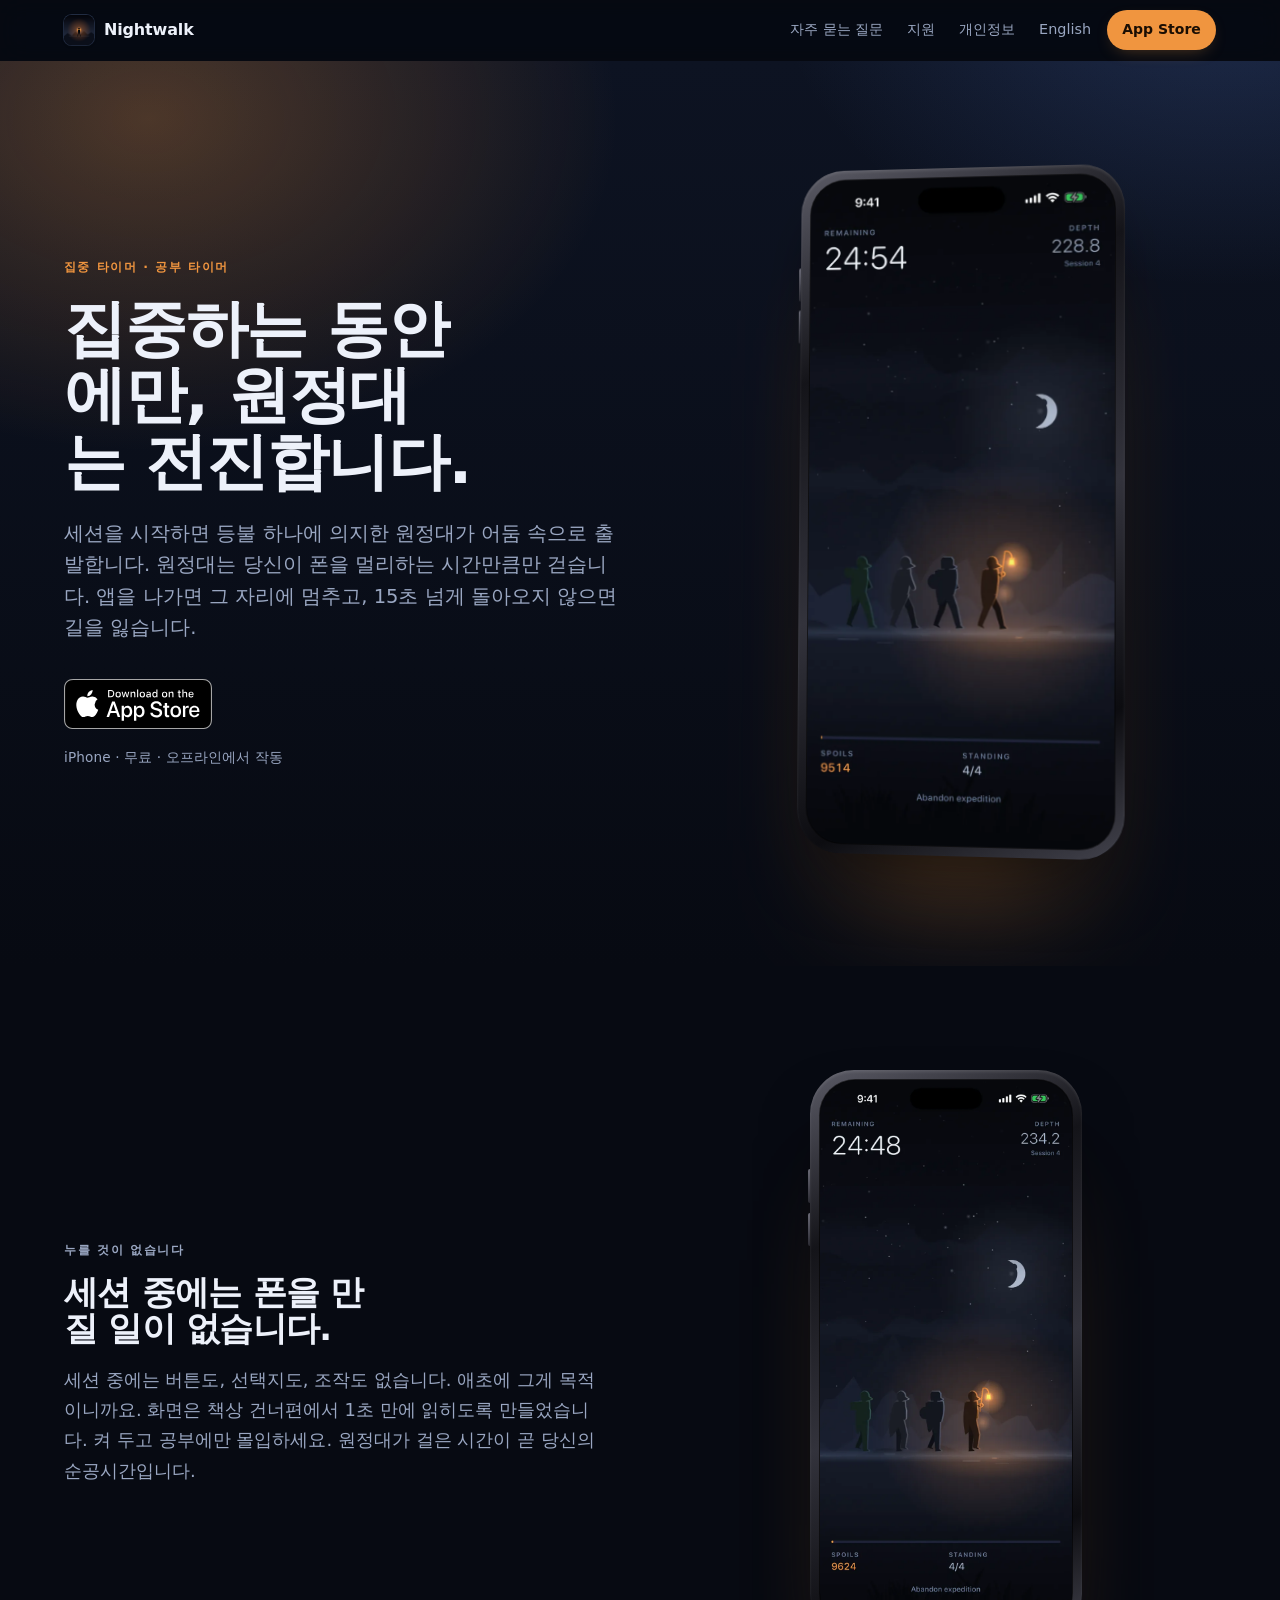
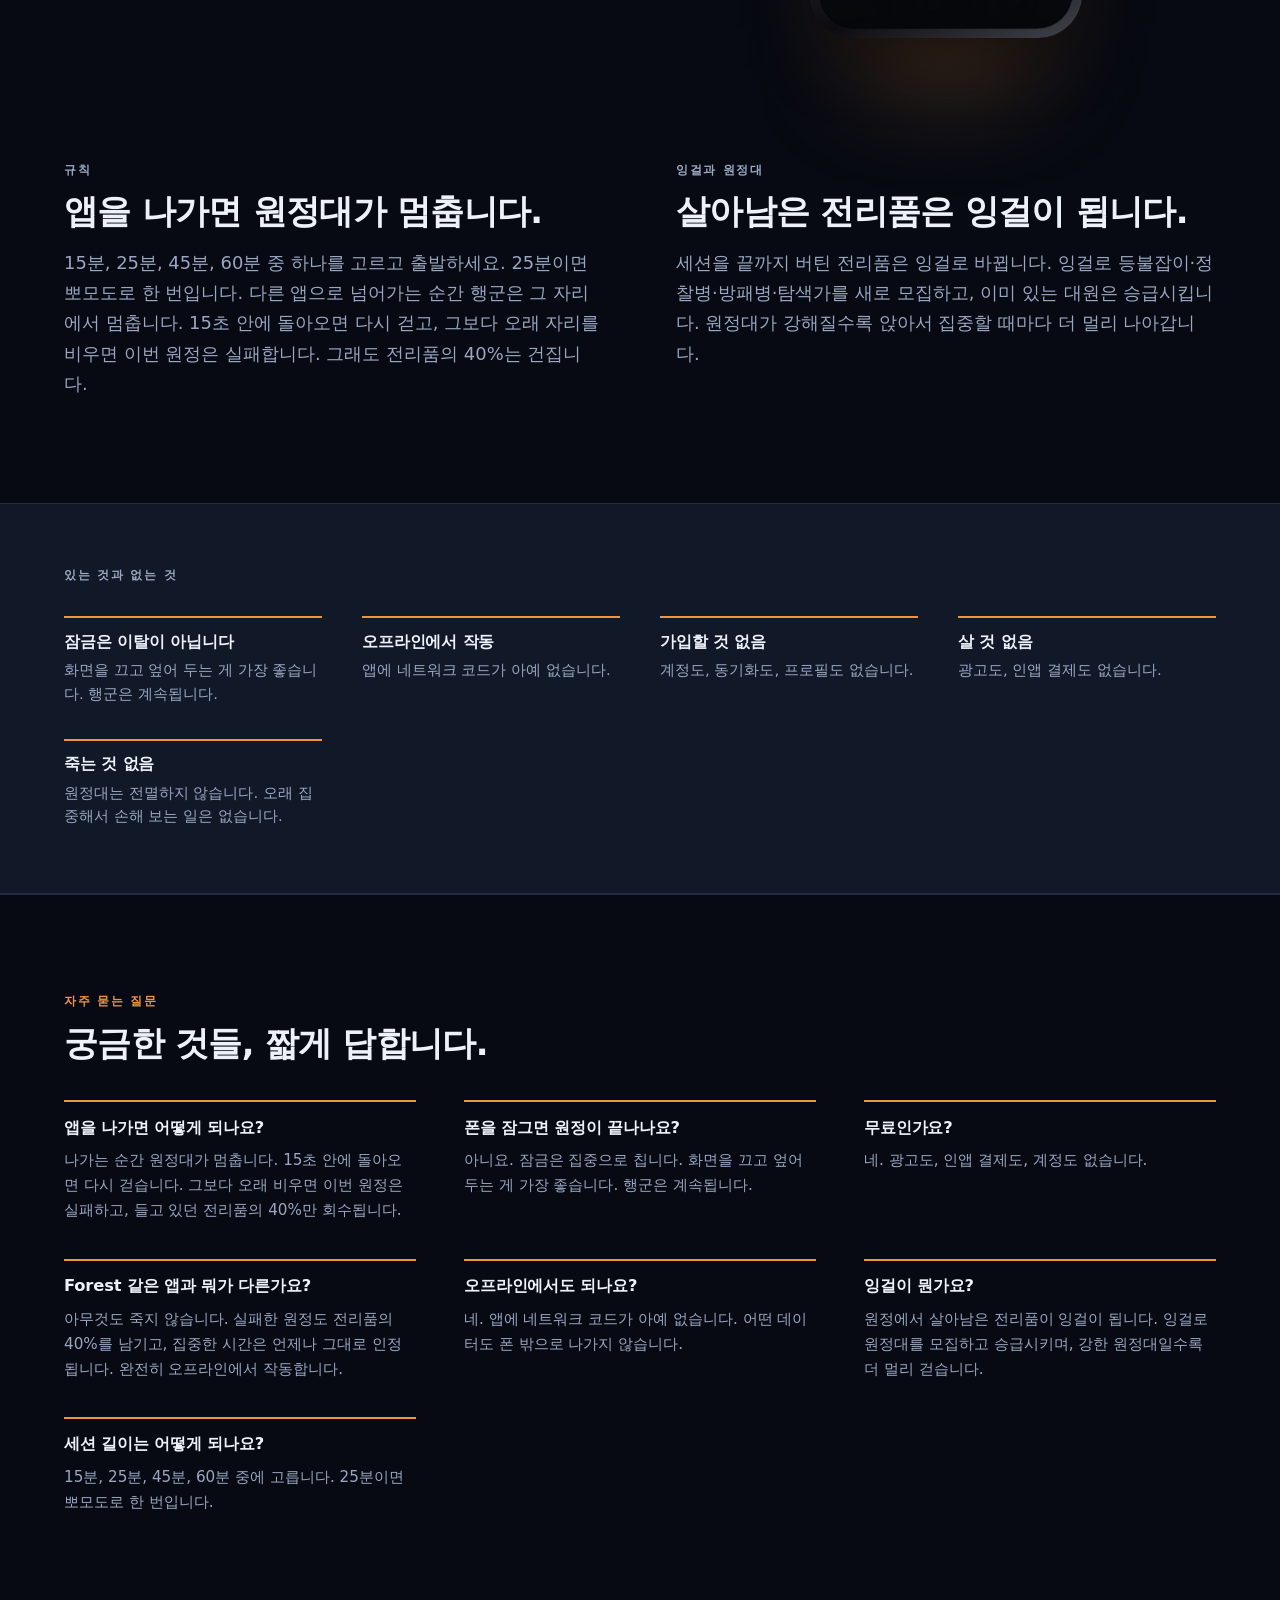
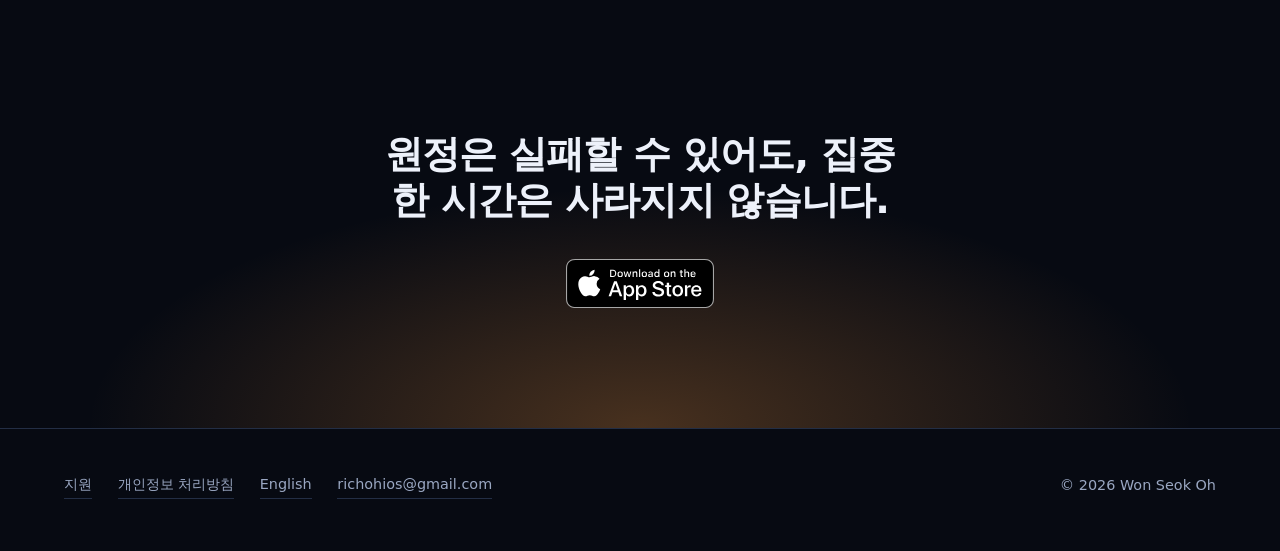
==== ko/index.html @ 7b8af7e6 "SEO pass: accurate 1.0 copy, Korean page, FAQ with schema, fixed meta The deployed page advertised t" ====
<!doctype html>
<html lang="ko">
<head>
<meta charset="utf-8">
<meta name="viewport" content="width=device-width,initial-scale=1,viewport-fit=cover">
<title>Nightwalk — 집중 타이머, 밤의 원정대</title>
<meta name="description" content="폰을 내려놓은 동안에만 원정대가 전진하는 집중 타이머. 공부 타이머로 순공시간을 지키세요. 무료, 오프라인.">
<link rel="canonical" href="https://richoh86.github.io/nightwalk-site/ko/">
<link rel="alternate" hreflang="en" href="https://richoh86.github.io/nightwalk-site/">
<link rel="alternate" hreflang="ko" href="https://richoh86.github.io/nightwalk-site/ko/">
<link rel="alternate" hreflang="x-default" href="https://richoh86.github.io/nightwalk-site/">
<meta name="theme-color" content="#070A12">
<meta name="apple-itunes-app" content="app-id=6801521235">
<meta property="og:type" content="website">
<meta property="og:locale" content="ko_KR">
<meta property="og:locale:alternate" content="en_US">
<meta property="og:site_name" content="Nightwalk">
<meta property="og:title" content="Nightwalk — 집중 타이머, 밤의 원정대">
<meta property="og:description" content="폰을 내려놓은 동안에만 원정대가 전진하는 집중 타이머. 공부 타이머로 순공시간을 지키세요. 무료, 오프라인.">
<meta property="og:url" content="https://richoh86.github.io/nightwalk-site/ko/">
<meta property="og:image" content="https://richoh86.github.io/nightwalk-site/assets/img/og.jpg">
<meta property="og:image:width" content="1200">
<meta property="og:image:height" content="630">
<meta name="twitter:card" content="summary_large_image">
<meta name="twitter:title" content="Nightwalk — 집중 타이머, 밤의 원정대">
<meta name="twitter:description" content="폰을 내려놓은 동안에만 원정대가 전진하는 집중 타이머. 공부 타이머로 순공시간을 지키세요. 무료, 오프라인.">
<meta name="twitter:image" content="https://richoh86.github.io/nightwalk-site/assets/img/og.jpg">
<link rel="icon" type="image/png" sizes="32x32" href="../assets/img/favicon-32.png">
<link rel="icon" type="image/png" sizes="512x512" href="../assets/img/icon-512.png">
<link rel="apple-touch-icon" href="../assets/img/apple-touch-icon.png">
<style>
  :root{
    color-scheme:dark;
    --sans:system-ui,-apple-system,'SF Pro Text',"Segoe UI",Roboto,'Helvetica Neue',Arial,sans-serif;
    --bg:#070A12;--bg2:#0D1322;--surface:#111827;--surface2:#161F33;
    --line:#232E45;--text:#EDF1FA;--dim:#9AA7C2;
    --accent:#F0953F;--accent-2:#7FA8E8;--on-accent:#1A0E03;
    --glow:rgba(240,149,63,.40);--halo1:rgba(240,149,63,.28);--halo2:rgba(90,130,220,.24);
    --bar:color-mix(in srgb,#070A12 82%,transparent);
  }

*,*::before,*::after{box-sizing:border-box}
html{-webkit-text-size-adjust:100%;scroll-behavior:smooth}
@media (prefers-reduced-motion:reduce){html{scroll-behavior:auto}}
body{margin:0;background:var(--bg);color:var(--text);
  font:400 clamp(1rem,.96rem + .2vw,1.125rem)/1.65 var(--sans);
  -webkit-font-smoothing:antialiased;text-rendering:optimizeLegibility;
  overflow-x:hidden}
img{max-width:100%;display:block}
a{color:inherit}
h1,h2,h3{margin:0;font-weight:700;letter-spacing:-.02em;line-height:1.08;
  text-wrap:balance}
p{margin:0}
::selection{background:var(--accent);color:var(--on-accent)}
:focus-visible{outline:2px solid var(--accent);outline-offset:3px;border-radius:.3rem}

.wrap{width:min(100% - 2.5rem,72rem);margin-inline:auto}
@media (min-width:52rem){.wrap{width:min(100% - 5rem,72rem)}}

/* ---------------------------------------------------------------- header */
.bar{position:sticky;top:0;z-index:50;background:var(--bar);
  border-bottom:1px solid transparent;
  backdrop-filter:saturate(1.6) blur(14px);-webkit-backdrop-filter:saturate(1.6) blur(14px);
  transition:border-color .25s ease,background .25s ease}
.bar.is-stuck{border-bottom-color:var(--line)}
.bar .wrap{display:flex;align-items:center;gap:1rem;min-height:3.75rem}
.brand{display:flex;align-items:center;gap:.65rem;text-decoration:none;
  font-weight:650;letter-spacing:-.01em;font-size:1rem;margin-right:auto}
.brand img{width:1.85rem;height:1.85rem;border-radius:.48rem;
  box-shadow:0 1px 3px rgba(0,0,0,.28),0 0 0 1px var(--line)}
.bar nav{display:none;gap:1.5rem;font-size:.9rem;color:var(--dim)}
.bar nav a{text-decoration:none}
.bar nav a:hover{color:var(--text)}
@media (min-width:46rem){.bar nav{display:flex}}

.pill{display:inline-flex;align-items:center;gap:.4rem;flex:none;
  padding:.5rem .95rem;border-radius:999px;font-size:.875rem;font-weight:600;
  text-decoration:none;background:var(--accent);color:var(--on-accent);
  box-shadow:0 6px 18px -8px var(--glow);transition:transform .18s ease,filter .18s ease}
.pill:hover{transform:translateY(-1px);filter:brightness(1.06)}
.pill.ghost{background:transparent;color:var(--dim);border:1px solid var(--line);
  box-shadow:none;font-weight:500;cursor:default}

/* -------------------------------------------------------------- app badge */
.badge{display:inline-block;transition:transform .18s ease,opacity .18s ease}
.badge:hover{transform:translateY(-2px)}
.badge img{height:3.1rem;width:auto}
.soon{display:inline-flex;align-items:center;gap:.6rem;padding:.85rem 1.3rem;
  border:1px solid var(--line);border-radius:.85rem;background:var(--surface);
  font-size:.95rem;font-weight:600;letter-spacing:-.01em}
.soon::before{content:"";width:.5rem;height:.5rem;border-radius:50%;
  background:var(--accent);box-shadow:0 0 0 4px var(--glow)}

/* ------------------------------------------------------------------- hero */
.hero{position:relative;isolation:isolate;overflow:hidden;
  padding-block:clamp(3rem,2rem + 6vw,6.5rem) clamp(3.5rem,2rem + 7vw,7rem);
  background:linear-gradient(180deg,var(--bg2) 0%,var(--bg) 100%)}
.hero::before{content:"";position:absolute;inset:-20% -10% 0;z-index:-1;
  background:radial-gradient(45% 45% at 18% 22%,var(--halo1),transparent 68%),
             radial-gradient(42% 42% at 88% 8%,var(--halo2),transparent 70%);
  pointer-events:none}
.hero .wrap{display:grid;gap:clamp(2.5rem,1rem + 6vw,4.5rem);align-items:center}
@media (min-width:60rem){.hero .wrap{grid-template-columns:1.05fr .95fr}}
.kicker{display:inline-block;font-size:.78rem;font-weight:700;letter-spacing:.12em;
  text-transform:uppercase;color:var(--accent);margin-bottom:1.1rem}
.hero h1{font-size:clamp(2.1rem,1.3rem + 3.6vw,3.85rem);max-width:19ch}
.hero .lede{margin-top:1.4rem;max-width:56ch;font-size:clamp(1.03rem,.98rem + .34vw,1.22rem);
  color:var(--dim);line-height:1.62}
.cta-row{margin-top:2.2rem;display:flex;flex-wrap:wrap;align-items:center;gap:1rem 1.25rem}
.meta{margin-top:1.1rem;font-size:.85rem;color:var(--dim);letter-spacing:.01em}

/* ----------------------------------------------------------- device frame */
.device{position:relative;width:min(100%,20.5rem);margin-inline:auto;
  padding:.62rem;border-radius:2.75rem;
  background:linear-gradient(155deg,#5b5b66 0%,#141419 26%,#33333c 55%,#0c0c10 82%,#43434d 100%);
  box-shadow:0 2px 3px rgba(255,255,255,.10) inset,
             0 34px 70px -26px rgba(0,0,0,.72),
             0 90px 120px -60px var(--glow)}
.device::before,.device::after{content:"";position:absolute;left:-.13rem;width:.13rem;
  border-radius:.2rem 0 0 .2rem;background:linear-gradient(180deg,#6a6a76,#2a2a32)}
.device::before{top:6.2rem;height:2.1rem}
.device::after{top:8.9rem;height:2.1rem}
.device .screen{position:relative;border-radius:2.2rem;overflow:hidden;
  background:#000;box-shadow:0 0 0 1px rgba(0,0,0,.6)}
.device img{width:100%;height:auto}
.hero .device{transform:perspective(1600px) rotateY(-7deg) rotateX(2deg);
  transform-style:preserve-3d}
@media (max-width:60rem){.hero .device{transform:none;width:min(100%,17.5rem)}}

/* --------------------------------------------------------------- features */
.features{padding-block:clamp(3.5rem,2rem + 6vw,6.5rem);display:grid;
  gap:clamp(3.5rem,1.5rem + 7vw,6.5rem)}
.feature{display:grid;gap:clamp(2rem,1rem + 5vw,4.5rem);align-items:center}
@media (min-width:58rem){
  .feature{grid-template-columns:1fr 1fr}
  .feature:nth-child(even) .feature-art{order:-1}
}
.feature-art .device{width:min(100%,17rem)}
.eyebrow{font-size:.76rem;font-weight:700;letter-spacing:.13em;text-transform:uppercase;
  color:var(--accent);margin-bottom:.9rem}
.feature h2{font-size:clamp(1.45rem,1.12rem + 1.4vw,2.1rem);max-width:22ch}
.feature p{margin-top:1.1rem;max-width:52ch;color:var(--dim);line-height:1.68}
.feature.duo{align-items:start}

/* -------------------------------------------------------------------- faq */
.faq{border-top:1px solid var(--line);padding-block:clamp(3.5rem,2rem + 5vw,6rem)}
.faq h2{font-size:clamp(1.45rem,1.12rem + 1.4vw,2.1rem);max-width:22ch}
.faq dl{margin:2.4rem 0 0;display:grid;gap:2.2rem 3rem;
  grid-template-columns:repeat(auto-fit,minmax(min(100%,19rem),1fr))}
.faq dt{font-size:1.02rem;font-weight:650;letter-spacing:-.01em;line-height:1.35;
  padding-top:.9rem;border-top:2px solid var(--accent)}
.faq dd{margin:.6rem 0 0;font-size:.95rem;color:var(--dim);line-height:1.65;max-width:46ch}

/* ------------------------------------------------------------------ trust */
.trust{border-block:1px solid var(--line);background:var(--surface);
  padding-block:clamp(2.5rem,1.5rem + 4vw,4rem)}
.trust h2{font-size:.78rem;letter-spacing:.13em;text-transform:uppercase;
  color:var(--dim);font-weight:700;margin-bottom:2.2rem}
.trust-grid{display:grid;gap:2rem 2.5rem;
  grid-template-columns:repeat(auto-fit,minmax(14rem,1fr))}
.trust-grid h3{font-size:1.02rem;letter-spacing:-.01em;
  padding-top:.9rem;border-top:2px solid var(--accent)}
.trust-grid p{margin-top:.55rem;font-size:.93rem;color:var(--dim);line-height:1.6;max-width:34ch}

/* -------------------------------------------------------------------- cta */
.closer{position:relative;isolation:isolate;text-align:center;
  padding-block:clamp(4rem,2.5rem + 7vw,7.5rem);overflow:hidden}
.closer::before{content:"";position:absolute;inset:0;z-index:-1;
  background:radial-gradient(60% 80% at 50% 100%,var(--halo1),transparent 72%)}
.closer p.line{font-size:clamp(1.45rem,1.1rem + 1.9vw,2.4rem);font-weight:700;
  letter-spacing:-.02em;line-height:1.18;max-width:22ch;margin-inline:auto;
  text-wrap:balance}
.closer .cta-row{justify-content:center;margin-top:2.3rem}

/* ----------------------------------------------------------------- footer */
footer{border-top:1px solid var(--line);background:var(--bg);
  padding-block:2.75rem 3.25rem;font-size:.9rem;color:var(--dim)}
footer .wrap{display:flex;flex-wrap:wrap;gap:.85rem 1.6rem;align-items:center}
footer a{text-decoration:none;border-bottom:1px solid var(--line);padding-bottom:1px}
footer a:hover{color:var(--text);border-bottom-color:var(--accent)}
footer .copy{margin-left:auto}
@media (max-width:44rem){footer .copy{margin-left:0;width:100%}}

/* ------------------------------------------------------------------ prose */
.doc{padding-block:clamp(2.75rem,2rem + 4vw,5rem) clamp(3rem,2rem + 5vw,6rem)}
.doc .wrap{width:min(100% - 2.5rem,46rem)}
.doc h1{font-size:clamp(2rem,1.5rem + 2vw,2.9rem)}
.doc .sub{margin-top:.7rem;color:var(--dim);font-size:1rem}
.prose{margin-top:2.75rem;max-width:65ch}
.prose h2{font-size:1.22rem;margin:2.9rem 0 .85rem;letter-spacing:-.015em}
.prose h3{font-size:1.03rem;margin:2rem 0 .5rem;letter-spacing:-.01em}
.prose p{margin:0 0 1.05rem;color:var(--dim);line-height:1.72}
.prose strong{color:var(--text);font-weight:650}
.prose em{color:var(--text);font-style:italic}
.prose a{color:var(--accent);text-decoration:none;border-bottom:1px solid var(--glow)}
.prose a:hover{border-bottom-color:var(--accent)}
.prose ul{margin:0 0 1.2rem;padding-left:1.15rem;color:var(--dim)}
.prose li{margin:.4rem 0;line-height:1.68}
.prose li::marker{color:var(--accent)}
.prose dl{margin:0}
.prose dt{font-weight:650;color:var(--text);margin:2rem 0 .5rem;letter-spacing:-.01em}
.prose dd{margin:0 0 1.05rem;color:var(--dim);line-height:1.72}
.prose code{font:.88em/1.4 ui-monospace,SFMono-Regular,Menlo,monospace;
  background:var(--surface2);border:1px solid var(--line);border-radius:.35rem;
  padding:.1em .4em;color:var(--text)}
.prose hr{margin:3.25rem 0;border:0;border-top:1px solid var(--line)}
.card,.lede-box{background:var(--surface);border:1px solid var(--line);
  border-left:3px solid var(--accent);border-radius:.7rem;
  padding:1.15rem 1.35rem;margin:0 0 1.6rem}
.card p,.lede-box p{margin:0 0 .8rem}
.card p:last-child,.lede-box p:last-child{margin:0}
.doc-links{margin-top:3.5rem;padding-top:1.5rem;border-top:1px solid var(--line);
  font-size:.92rem;color:var(--dim);display:flex;flex-wrap:wrap;gap:.6rem 1.3rem}
.doc-links a{text-decoration:none;border-bottom:1px solid var(--line)}
.doc-links a:hover{color:var(--text);border-bottom-color:var(--accent)}

/* ----------------------------------------------------------------- reveal */
.js .reveal{opacity:0;transform:translateY(18px);
  transition:opacity .7s cubic-bezier(.22,.7,.3,1),transform .7s cubic-bezier(.22,.7,.3,1)}
.js .reveal.in{opacity:1;transform:none}
@media (prefers-reduced-motion:reduce){
  .js .reveal{opacity:1;transform:none;transition:none}
  .badge:hover,.pill:hover{transform:none}
}
</style>
<script type="application/ld+json">
{
  "@context": "https://schema.org",
  "@graph": [
    {
      "@type": "MobileApplication",
      "name": "Nightwalk: Focus Expedition",
      "operatingSystem": "iOS",
      "applicationCategory": "ProductivityApplication",
      "inLanguage": "ko",
      "description": "폰을 내려놓은 동안에만 원정대가 전진하는 집중 타이머. 공부 타이머로 순공시간을 지키세요. 무료, 오프라인.",
      "url": "https://apps.apple.com/app/id6801521235",
      "downloadUrl": "https://apps.apple.com/app/id6801521235",
      "image": "https://richoh86.github.io/nightwalk-site/assets/img/icon-512.png",
      "author": {
        "@type": "Person",
        "name": "Won Seok Oh"
      },
      "offers": {
        "@type": "Offer",
        "price": "0",
        "priceCurrency": "USD"
      }
    },
    {
      "@type": "FAQPage",
      "inLanguage": "ko",
      "url": "https://richoh86.github.io/nightwalk-site/ko/",
      "mainEntity": [
        {
          "@type": "Question",
          "name": "앱을 나가면 어떻게 되나요?",
          "acceptedAnswer": {
            "@type": "Answer",
            "text": "나가는 순간 원정대가 멈춥니다. 15초 안에 돌아오면 다시 걷습니다. 그보다 오래 비우면 이번 원정은 실패하고, 들고 있던 전리품의 40%만 회수됩니다."
          }
        },
        {
          "@type": "Question",
          "name": "폰을 잠그면 원정이 끝나나요?",
          "acceptedAnswer": {
            "@type": "Answer",
            "text": "아니요. 잠금은 집중으로 칩니다. 화면을 끄고 엎어 두는 게 가장 좋습니다. 행군은 계속됩니다."
          }
        },
        {
          "@type": "Question",
          "name": "무료인가요?",
          "acceptedAnswer": {
            "@type": "Answer",
            "text": "네. 광고도, 인앱 결제도, 계정도 없습니다."
          }
        },
        {
          "@type": "Question",
          "name": "Forest 같은 앱과 뭐가 다른가요?",
          "acceptedAnswer": {
            "@type": "Answer",
            "text": "아무것도 죽지 않습니다. 실패한 원정도 전리품의 40%를 남기고, 집중한 시간은 언제나 그대로 인정됩니다. 완전히 오프라인에서 작동합니다."
          }
        },
        {
          "@type": "Question",
          "name": "오프라인에서도 되나요?",
          "acceptedAnswer": {
            "@type": "Answer",
            "text": "네. 앱에 네트워크 코드가 아예 없습니다. 어떤 데이터도 폰 밖으로 나가지 않습니다."
          }
        },
        {
          "@type": "Question",
          "name": "잉걸이 뭔가요?",
          "acceptedAnswer": {
            "@type": "Answer",
            "text": "원정에서 살아남은 전리품이 잉걸이 됩니다. 잉걸로 원정대를 모집하고 승급시키며, 강한 원정대일수록 더 멀리 걷습니다."
          }
        },
        {
          "@type": "Question",
          "name": "세션 길이는 어떻게 되나요?",
          "acceptedAnswer": {
            "@type": "Answer",
            "text": "15분, 25분, 45분, 60분 중에 고릅니다. 25분이면 뽀모도로 한 번입니다."
          }
        }
      ]
    }
  ]
}
</script>
</head>
<body>

<header class="bar">
  <div class="wrap">
    <a class="brand" href="./"><img src="../assets/img/icon-512.png" width="512" height="512" alt="">Nightwalk</a>
    <nav><a href="#faq">자주 묻는 질문</a><a href="../support.html">지원</a><a href="../privacy.html">개인정보</a><a href="../" hreflang="en" lang="en">English</a></nav>
    <a class="pill" href="https://apps.apple.com/app/id6801521235">App&nbsp;Store</a>
  </div>
</header>

<main>
<section class="hero">
  <div class="wrap">
    <div>
      <p class="kicker">집중 타이머 · 공부 타이머</p>
      <h1>집중하는 동안에만, 원정대는 전진합니다.</h1>
      <p class="lede">세션을 시작하면 등불 하나에 의지한 원정대가 어둠 속으로 출발합니다. 원정대는 당신이 폰을 멀리하는 시간만큼만 걷습니다. 앱을 나가면 그 자리에 멈추고, 15초 넘게 돌아오지 않으면 길을 잃습니다.</p>
      <div class="cta-row"><a class="badge" href="https://apps.apple.com/app/id6801521235"><img src="../assets/img/app-store-badge.svg" width="160" height="53" alt="App Store에서 다운로드"></a></div>
      <p class="meta">iPhone · 무료 · 오프라인에서 작동</p>
    </div>
    <div class="hero-art">
      <div class="device">
        <div class="screen">
          <picture>
            <source srcset="../assets/img/shot-2-2-march.webp" type="image/webp">
            <img src="../assets/img/shot-2-2-march.jpg" width="760" height="1651" fetchpriority="high" decoding="async" alt="세션 중인 Nightwalk 화면: 달빛 아래 골짜기를 걷는 4인 원정대, 남은 시간 24분.">
          </picture>
        </div>
      </div>
    </div>
  </div>
</section>

<div class="wrap">
  <div class="features">
    <section class="feature reveal">
      <div class="feature-copy">
        <p class="eyebrow">누를 것이 없습니다</p>
        <h2>세션 중에는 폰을 만질 일이 없습니다.</h2>
        <p>세션 중에는 버튼도, 선택지도, 조작도 없습니다. 애초에 그게 목적이니까요. 화면은 책상 건너편에서 1초 만에 읽히도록 만들었습니다. 켜 두고 공부에만 몰입하세요. 원정대가 걸은 시간이 곧 당신의 순공시간입니다.</p>
      </div>
      <div class="feature-art">
        <div class="device">
        <div class="screen">
          <picture>
            <source srcset="../assets/img/shot-3-3-spoils.webp" type="image/webp">
            <img src="../assets/img/shot-3-3-spoils.jpg" width="760" height="1651" loading="lazy" decoding="async" alt="세션 중인 행군 화면: 남은 시간 24:48, 모은 전리품 9,624, 남은 인원 4/4.">
          </picture>
        </div>
      </div>
      </div>
    </section>
    <section class="feature duo reveal">
      <div class="feature-copy">
        <p class="eyebrow">규칙</p>
        <h2>앱을 나가면 원정대가 멈춥니다.</h2>
        <p>15분, 25분, 45분, 60분 중 하나를 고르고 출발하세요. 25분이면 뽀모도로 한 번입니다. 다른 앱으로 넘어가는 순간 행군은 그 자리에서 멈춥니다. 15초 안에 돌아오면 다시 걷고, 그보다 오래 자리를 비우면 이번 원정은 실패합니다. 그래도 전리품의 40%는 건집니다.</p>
      </div>
      <div class="feature-copy">
        <p class="eyebrow">잉걸과 원정대</p>
        <h2>살아남은 전리품은 잉걸이 됩니다.</h2>
        <p>세션을 끝까지 버틴 전리품은 잉걸로 바뀝니다. 잉걸로 등불잡이·정찰병·방패병·탐색가를 새로 모집하고, 이미 있는 대원은 승급시킵니다. 원정대가 강해질수록 앉아서 집중할 때마다 더 멀리 나아갑니다.</p>
      </div>
    </section>
  </div>
</div>

<section class="trust">
  <div class="wrap">
    <h2>있는 것과 없는 것</h2>
    <div class="trust-grid">
      <div class="reveal"><h3>잠금은 이탈이 아닙니다</h3><p>화면을 끄고 엎어 두는 게 가장 좋습니다. 행군은 계속됩니다.</p></div>
      <div class="reveal"><h3>오프라인에서 작동</h3><p>앱에 네트워크 코드가 아예 없습니다.</p></div>
      <div class="reveal"><h3>가입할 것 없음</h3><p>계정도, 동기화도, 프로필도 없습니다.</p></div>
      <div class="reveal"><h3>살 것 없음</h3><p>광고도, 인앱 결제도 없습니다.</p></div>
      <div class="reveal"><h3>죽는 것 없음</h3><p>원정대는 전멸하지 않습니다. 오래 집중해서 손해 보는 일은 없습니다.</p></div>
    </div>
  </div>
</section>

<section class="faq" id="faq">
  <div class="wrap">
    <p class="eyebrow">자주 묻는 질문</p>
    <h2>궁금한 것들, 짧게 답합니다.</h2>
    <dl>
      <div class="reveal"><dt>앱을 나가면 어떻게 되나요?</dt><dd>나가는 순간 원정대가 멈춥니다. 15초 안에 돌아오면 다시 걷습니다. 그보다 오래 비우면 이번 원정은 실패하고, 들고 있던 전리품의 40%만 회수됩니다.</dd></div>
      <div class="reveal"><dt>폰을 잠그면 원정이 끝나나요?</dt><dd>아니요. 잠금은 집중으로 칩니다. 화면을 끄고 엎어 두는 게 가장 좋습니다. 행군은 계속됩니다.</dd></div>
      <div class="reveal"><dt>무료인가요?</dt><dd>네. 광고도, 인앱 결제도, 계정도 없습니다.</dd></div>
      <div class="reveal"><dt>Forest 같은 앱과 뭐가 다른가요?</dt><dd>아무것도 죽지 않습니다. 실패한 원정도 전리품의 40%를 남기고, 집중한 시간은 언제나 그대로 인정됩니다. 완전히 오프라인에서 작동합니다.</dd></div>
      <div class="reveal"><dt>오프라인에서도 되나요?</dt><dd>네. 앱에 네트워크 코드가 아예 없습니다. 어떤 데이터도 폰 밖으로 나가지 않습니다.</dd></div>
      <div class="reveal"><dt>잉걸이 뭔가요?</dt><dd>원정에서 살아남은 전리품이 잉걸이 됩니다. 잉걸로 원정대를 모집하고 승급시키며, 강한 원정대일수록 더 멀리 걷습니다.</dd></div>
      <div class="reveal"><dt>세션 길이는 어떻게 되나요?</dt><dd>15분, 25분, 45분, 60분 중에 고릅니다. 25분이면 뽀모도로 한 번입니다.</dd></div>
    </dl>
  </div>
</section>

<section class="closer">
  <div class="wrap">
    <p class="line">원정은 실패할 수 있어도, 집중한 시간은 사라지지 않습니다.</p>
    <div class="cta-row"><a class="badge" href="https://apps.apple.com/app/id6801521235"><img src="../assets/img/app-store-badge.svg" width="160" height="53" alt="App Store에서 다운로드"></a></div>
  </div>
</section>
</main>

<footer>
  <div class="wrap">
    <a href="../support.html">지원</a> <a href="../privacy.html">개인정보 처리방침</a> <a href="../" hreflang="en" lang="en">English</a> <a href="mailto:richohios@gmail.com">richohios@gmail.com</a>
    <span class="copy">© 2026 Won Seok Oh</span>
  </div>
</footer>
<script>document.documentElement.classList.add('js');
(function(){
  var bar=document.querySelector('.bar');
  if(bar){var s=function(){bar.classList.toggle('is-stuck',window.scrollY>4)};
    s();addEventListener('scroll',s,{passive:true});}
  var els=document.querySelectorAll('.reveal');
  if(!('IntersectionObserver' in window)){
    for(var i=0;i<els.length;i++)els[i].classList.add('in');return;}
  var io=new IntersectionObserver(function(es){
    es.forEach(function(e){if(e.isIntersecting){e.target.classList.add('in');io.unobserve(e.target)}})
  },{rootMargin:'0px 0px -8% 0px',threshold:.08});
  for(var j=0;j<els.length;j++)io.observe(els[j]);
})();</script>
</body>
</html>
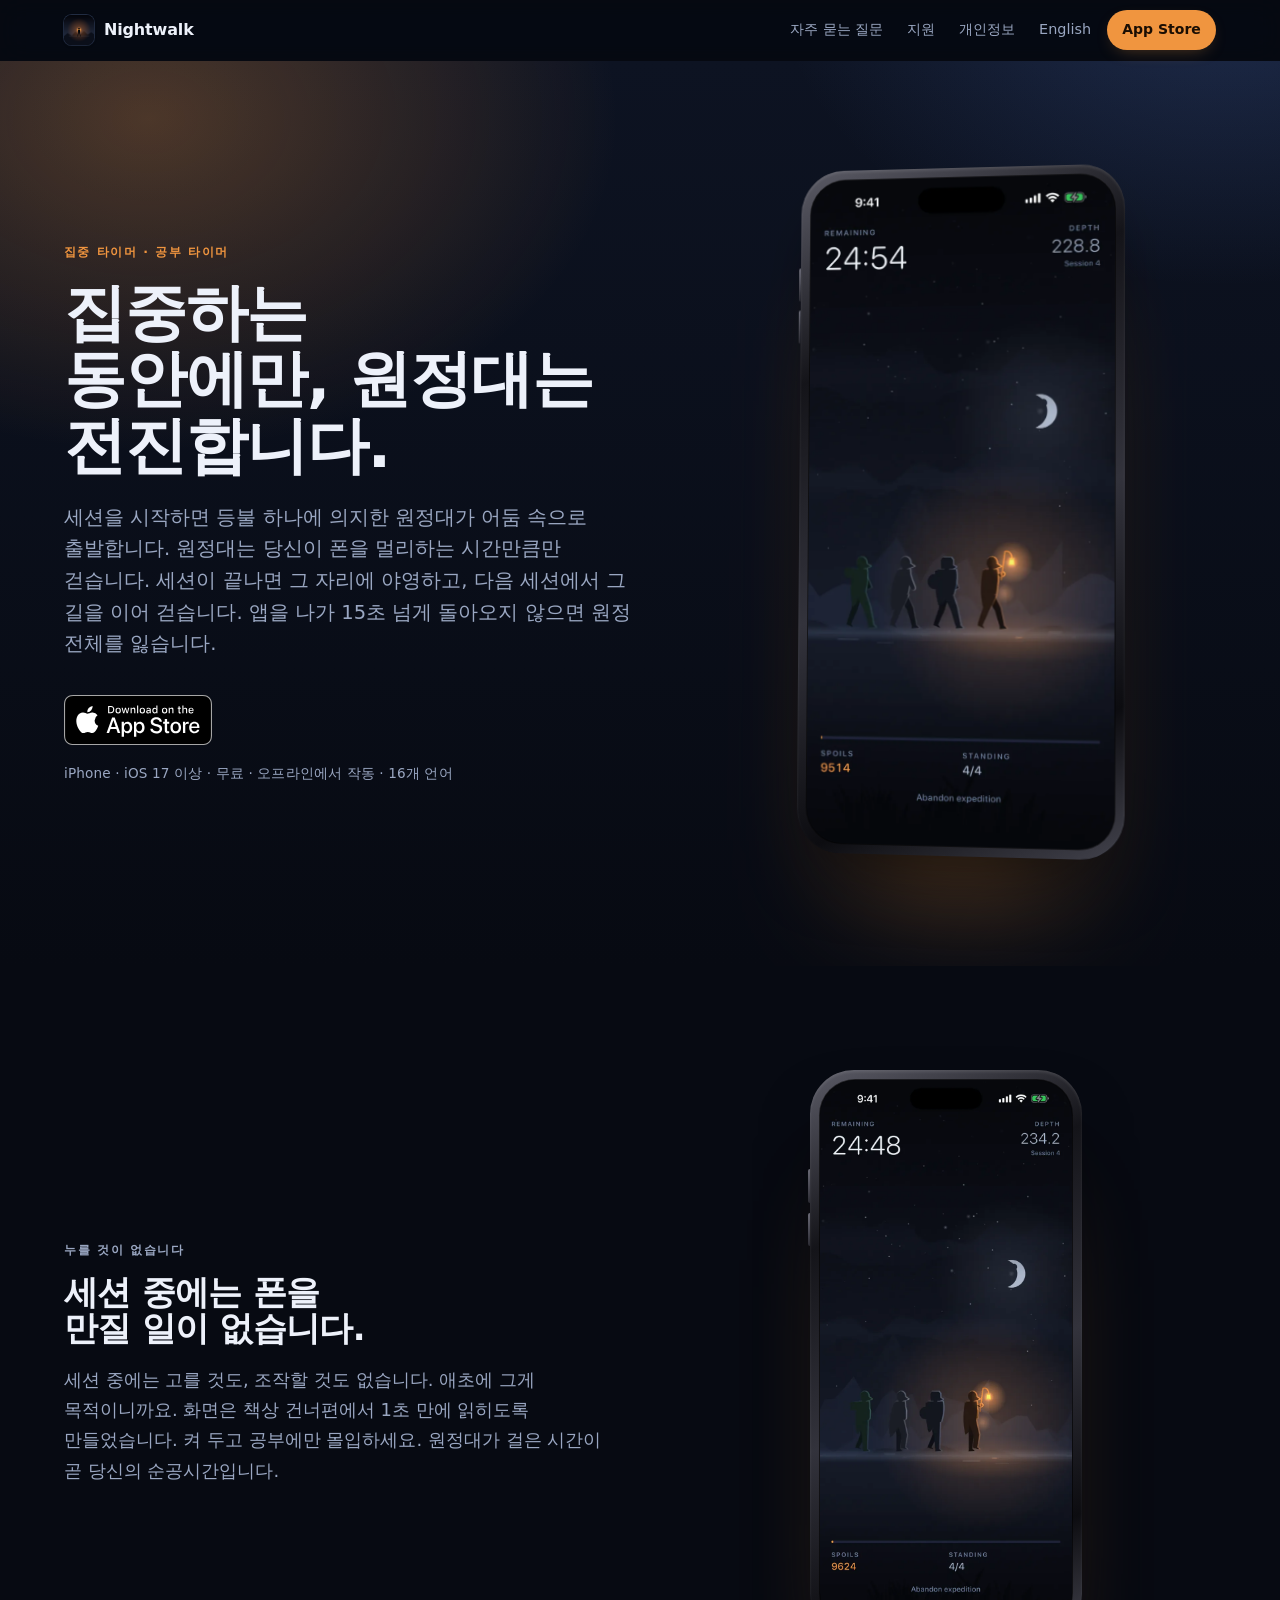
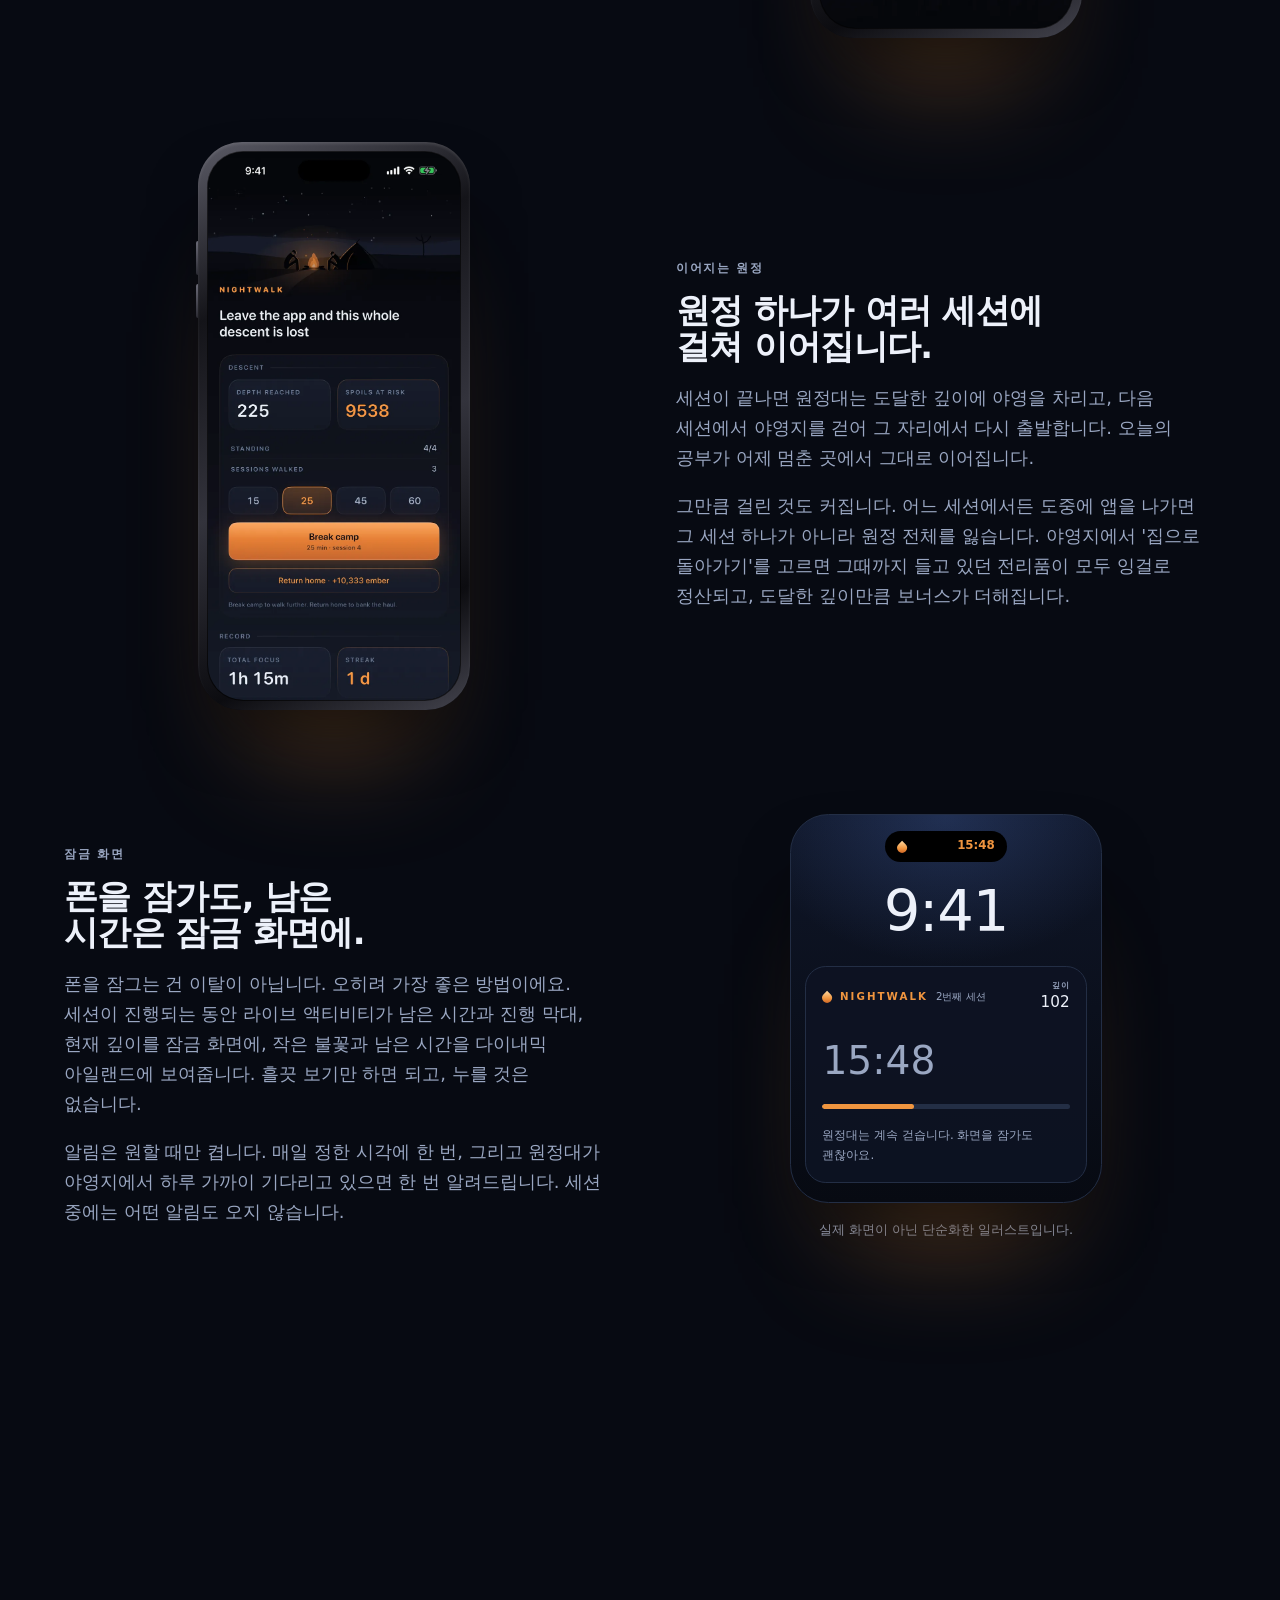
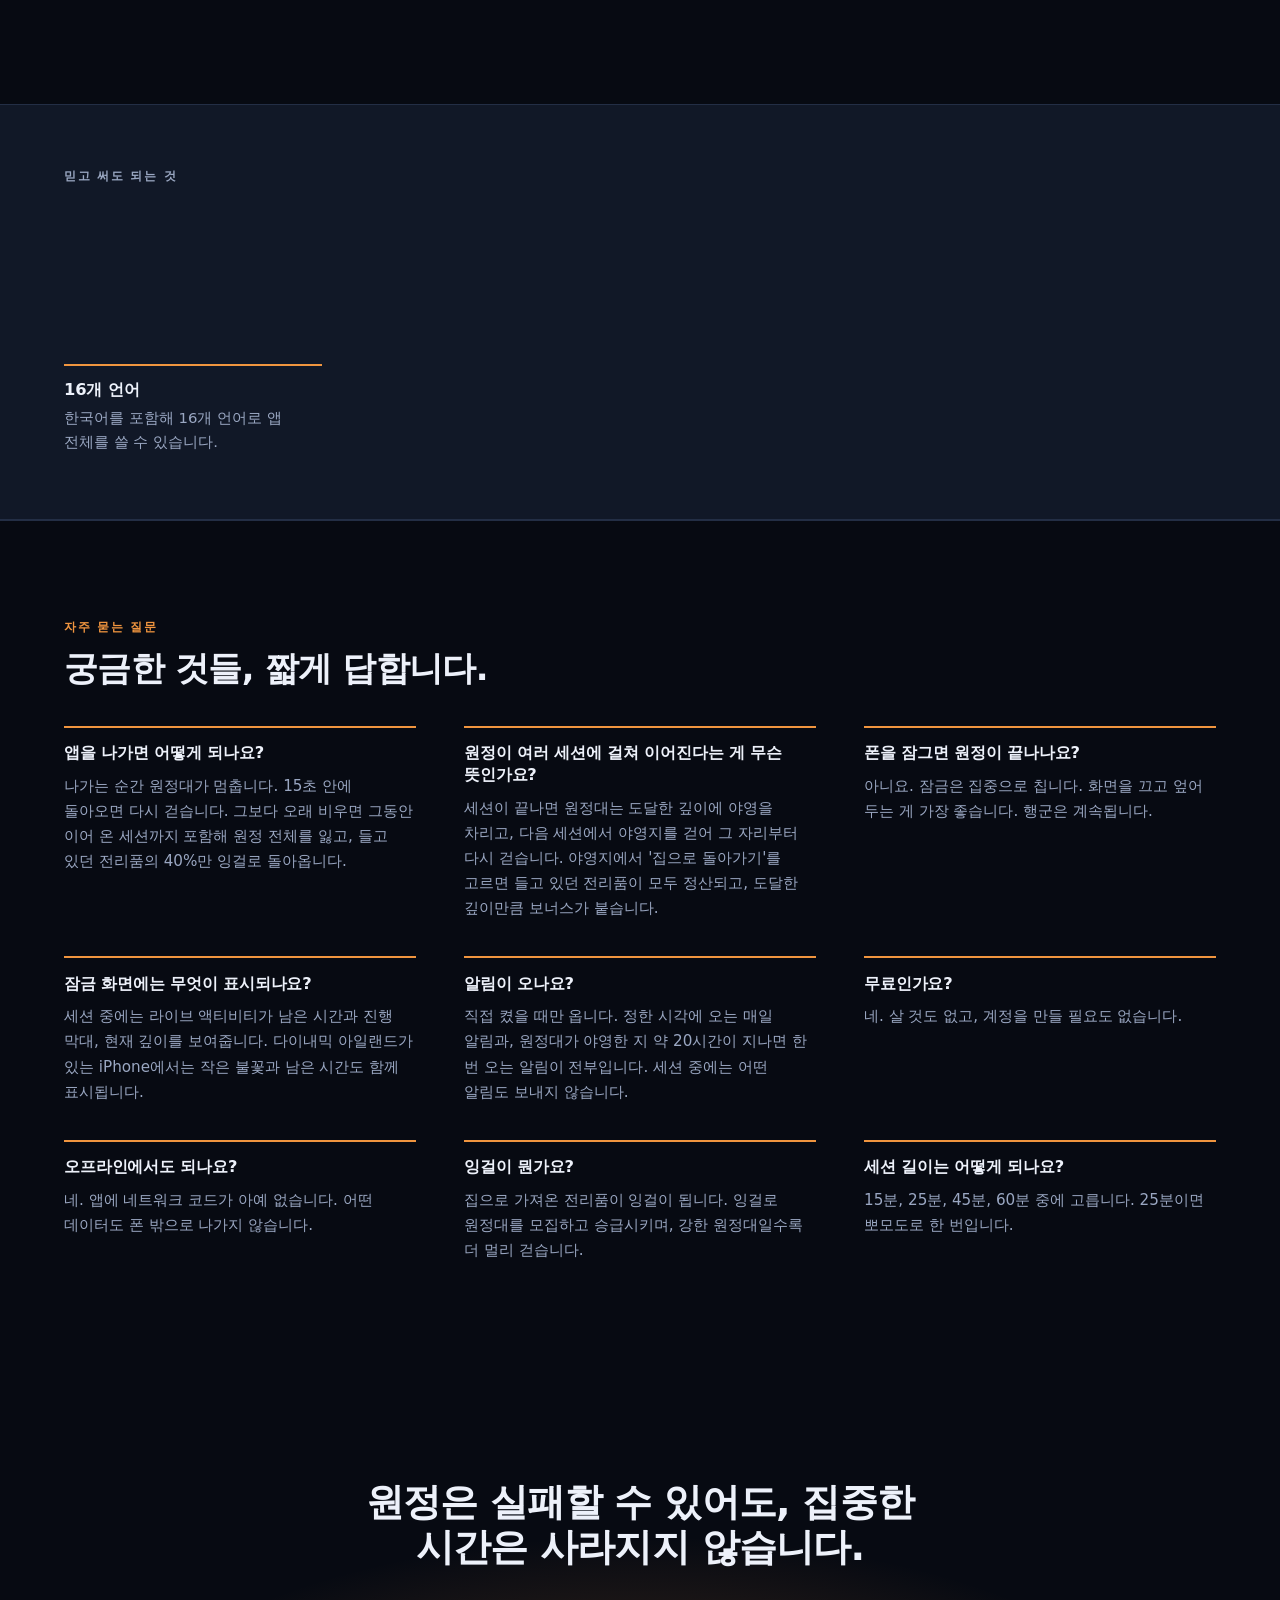
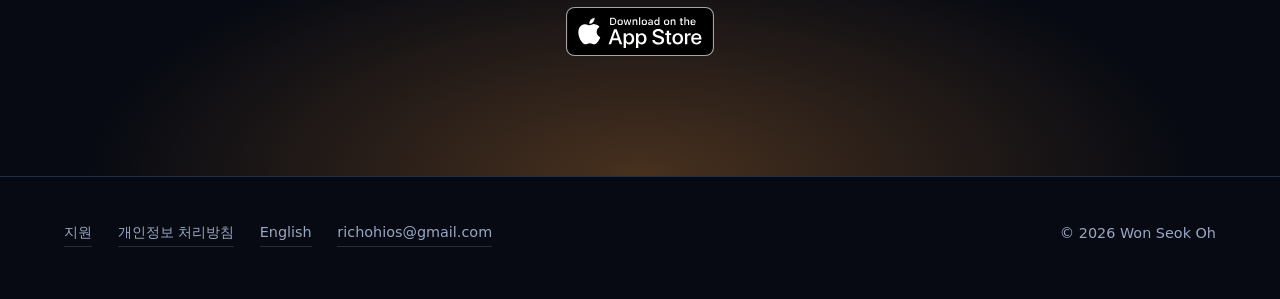
==== commit e16b8376: "Site for 1.2: descents across sessions, the Lock Screen countdown, reminders - Home (en/ko): multi-s" ====
--- a/ko/index.html
+++ b/ko/index.html
@@ -4,7 +4,7 @@
 <meta charset="utf-8">
 <meta name="viewport" content="width=device-width,initial-scale=1,viewport-fit=cover">
 <title>Nightwalk — 집중 타이머, 밤의 원정대</title>
-<meta name="description" content="폰을 내려놓은 동안에만 원정대가 전진하는 집중 타이머. 공부 타이머로 순공시간을 지키세요. 무료, 오프라인.">
+<meta name="description" content="폰을 내려놓은 동안에만 원정대가 전진하는 공부 타이머. 원정은 여러 세션에 걸쳐 이어지고, 남은 시간은 잠금 화면에 표시됩니다. 무료, 오프라인.">
 <link rel="canonical" href="https://richoh86.github.io/nightwalk-site/ko/">
 <link rel="alternate" hreflang="en" href="https://richoh86.github.io/nightwalk-site/">
 <link rel="alternate" hreflang="ko" href="https://richoh86.github.io/nightwalk-site/ko/">
@@ -16,14 +16,14 @@
 <meta property="og:locale:alternate" content="en_US">
 <meta property="og:site_name" content="Nightwalk">
 <meta property="og:title" content="Nightwalk — 집중 타이머, 밤의 원정대">
-<meta property="og:description" content="폰을 내려놓은 동안에만 원정대가 전진하는 집중 타이머. 공부 타이머로 순공시간을 지키세요. 무료, 오프라인.">
+<meta property="og:description" content="폰을 내려놓은 동안에만 원정대가 전진하는 공부 타이머. 원정은 여러 세션에 걸쳐 이어지고, 남은 시간은 잠금 화면에 표시됩니다. 무료, 오프라인.">
 <meta property="og:url" content="https://richoh86.github.io/nightwalk-site/ko/">
 <meta property="og:image" content="https://richoh86.github.io/nightwalk-site/assets/img/og.jpg">
 <meta property="og:image:width" content="1200">
 <meta property="og:image:height" content="630">
 <meta name="twitter:card" content="summary_large_image">
 <meta name="twitter:title" content="Nightwalk — 집중 타이머, 밤의 원정대">
-<meta name="twitter:description" content="폰을 내려놓은 동안에만 원정대가 전진하는 집중 타이머. 공부 타이머로 순공시간을 지키세요. 무료, 오프라인.">
+<meta name="twitter:description" content="폰을 내려놓은 동안에만 원정대가 전진하는 공부 타이머. 원정은 여러 세션에 걸쳐 이어지고, 남은 시간은 잠금 화면에 표시됩니다. 무료, 오프라인.">
 <meta name="twitter:image" content="https://richoh86.github.io/nightwalk-site/assets/img/og.jpg">
 <link rel="icon" type="image/png" sizes="32x32" href="../assets/img/favicon-32.png">
 <link rel="icon" type="image/png" sizes="512x512" href="../assets/img/icon-512.png">
@@ -51,6 +51,8 @@
 h1,h2,h3{margin:0;font-weight:700;letter-spacing:-.02em;line-height:1.08;
   text-wrap:balance}
 p{margin:0}
+/* Korean breaks between words, not inside them */
+body{word-break:keep-all;overflow-wrap:break-word}
 ::selection{background:var(--accent);color:var(--on-accent)}
 :focus-visible{outline:2px solid var(--accent);outline-offset:3px;border-radius:.3rem}
 
@@ -214,6 +216,37 @@
 .doc-links a{text-decoration:none;border-bottom:1px solid var(--line)}
 .doc-links a:hover{color:var(--text);border-bottom-color:var(--accent)}
 
+/* ------------------------------------------- live activity illustration */
+.lock{position:relative;width:min(100%,19.5rem);margin-inline:auto;
+  padding:1rem .85rem 1.15rem;border-radius:2.4rem;border:1px solid var(--line);
+  background:radial-gradient(90% 55% at 50% 0%,var(--halo2),transparent 70%),
+             linear-gradient(180deg,#0F1628 0%,var(--bg) 100%);
+  box-shadow:0 34px 70px -26px rgba(0,0,0,.72),0 90px 120px -60px var(--glow)}
+.lock .island{display:flex;align-items:center;justify-content:space-between;
+  width:7.6rem;height:1.95rem;margin-inline:auto;padding:0 .75rem;border-radius:999px;
+  background:#000;color:var(--accent);font-size:.74rem;font-weight:600;
+  font-variant-numeric:tabular-nums}
+.lock .time-of-day{margin:1.3rem 0 1.6rem;text-align:center;font-size:3.6rem;
+  font-weight:300;line-height:1;letter-spacing:-.02em;color:var(--text)}
+.flame{display:inline-block;flex:none;width:.6rem;height:.6rem;margin-top:.15rem;
+  border-radius:50% 0 50% 50%;transform:rotate(-45deg);
+  background:linear-gradient(225deg,#FFD9A0 0%,var(--accent) 55%,#C2541C 100%)}
+.la{background:rgba(13,19,34,.94);border:1px solid var(--line);border-radius:1.3rem;
+  padding:.95rem 1.05rem 1rem;text-align:left}
+.la-top{display:flex;align-items:center;gap:.5rem;min-width:0}
+.la-word{font-size:.64rem;font-weight:800;letter-spacing:.2em;color:var(--accent)}
+.la-leg{font-size:.64rem;font-weight:500;color:var(--dim);white-space:nowrap}
+.la-depth{margin-left:auto;text-align:right;line-height:1.1}
+.la-depth small{display:block;font-size:.5rem;font-weight:600;letter-spacing:.12em;
+  text-transform:uppercase;color:var(--dim)}
+.la-depth span{font-size:.95rem;font-weight:300;font-variant-numeric:tabular-nums}
+.la-clock{margin-top:.55rem;font-size:2.45rem;font-weight:300;line-height:1;
+  font-variant-numeric:tabular-nums;color:var(--text)}
+.la-bar{margin-top:.65rem;height:.28rem;border-radius:999px;background:var(--line);overflow:hidden}
+.la-bar i{display:block;width:37%;height:100%;border-radius:inherit;background:var(--accent)}
+.la-line{margin-top:.55rem;font-size:.74rem;line-height:1.4;color:var(--dim)}
+.illus-note{margin-top:1rem;text-align:center;font-size:.8rem;color:var(--dim)}
+
 /* ----------------------------------------------------------------- reveal */
 .js .reveal{opacity:0;transform:translateY(18px);
   transition:opacity .7s cubic-bezier(.22,.7,.3,1),transform .7s cubic-bezier(.22,.7,.3,1)}
@@ -233,7 +266,7 @@
       "operatingSystem": "iOS",
       "applicationCategory": "ProductivityApplication",
       "inLanguage": "ko",
-      "description": "폰을 내려놓은 동안에만 원정대가 전진하는 집중 타이머. 공부 타이머로 순공시간을 지키세요. 무료, 오프라인.",
+      "description": "폰을 내려놓은 동안에만 원정대가 전진하는 공부 타이머. 원정은 여러 세션에 걸쳐 이어지고, 남은 시간은 잠금 화면에 표시됩니다. 무료, 오프라인.",
       "url": "https://apps.apple.com/app/id6801521235",
       "downloadUrl": "https://apps.apple.com/app/id6801521235",
       "image": "https://richoh86.github.io/nightwalk-site/assets/img/icon-512.png",
@@ -257,7 +290,15 @@
           "name": "앱을 나가면 어떻게 되나요?",
           "acceptedAnswer": {
             "@type": "Answer",
-            "text": "나가는 순간 원정대가 멈춥니다. 15초 안에 돌아오면 다시 걷습니다. 그보다 오래 비우면 이번 원정은 실패하고, 들고 있던 전리품의 40%만 회수됩니다."
+            "text": "나가는 순간 원정대가 멈춥니다. 15초 안에 돌아오면 다시 걷습니다. 그보다 오래 비우면 그동안 이어 온 세션까지 포함해 원정 전체를 잃고, 들고 있던 전리품의 40%만 잉걸로 돌아옵니다."
+          }
+        },
+        {
+          "@type": "Question",
+          "name": "원정이 여러 세션에 걸쳐 이어진다는 게 무슨 뜻인가요?",
+          "acceptedAnswer": {
+            "@type": "Answer",
+            "text": "세션이 끝나면 원정대는 도달한 깊이에 야영을 차리고, 다음 세션에서 야영지를 걷어 그 자리부터 다시 걷습니다. 야영지에서 '집으로 돌아가기'를 고르면 들고 있던 전리품이 모두 정산되고, 도달한 깊이만큼 보너스가 붙습니다."
           }
         },
         {
@@ -270,18 +311,26 @@
         },
         {
           "@type": "Question",
+          "name": "잠금 화면에는 무엇이 표시되나요?",
+          "acceptedAnswer": {
+            "@type": "Answer",
+            "text": "세션 중에는 라이브 액티비티가 남은 시간과 진행 막대, 현재 깊이를 보여줍니다. 다이내믹 아일랜드가 있는 iPhone에서는 작은 불꽃과 남은 시간도 함께 표시됩니다."
+          }
+        },
+        {
+          "@type": "Question",
+          "name": "알림이 오나요?",
+          "acceptedAnswer": {
+            "@type": "Answer",
+            "text": "직접 켰을 때만 옵니다. 정한 시각에 오는 매일 알림과, 원정대가 야영한 지 약 20시간이 지나면 한 번 오는 알림이 전부입니다. 세션 중에는 어떤 알림도 보내지 않습니다."
+          }
+        },
+        {
+          "@type": "Question",
           "name": "무료인가요?",
           "acceptedAnswer": {
             "@type": "Answer",
-            "text": "네. 광고도, 인앱 결제도, 계정도 없습니다."
-          }
-        },
-        {
-          "@type": "Question",
-          "name": "Forest 같은 앱과 뭐가 다른가요?",
-          "acceptedAnswer": {
-            "@type": "Answer",
-            "text": "아무것도 죽지 않습니다. 실패한 원정도 전리품의 40%를 남기고, 집중한 시간은 언제나 그대로 인정됩니다. 완전히 오프라인에서 작동합니다."
+            "text": "네. 살 것도 없고, 계정을 만들 필요도 없습니다."
           }
         },
         {
@@ -297,7 +346,7 @@
           "name": "잉걸이 뭔가요?",
           "acceptedAnswer": {
             "@type": "Answer",
-            "text": "원정에서 살아남은 전리품이 잉걸이 됩니다. 잉걸로 원정대를 모집하고 승급시키며, 강한 원정대일수록 더 멀리 걷습니다."
+            "text": "집으로 가져온 전리품이 잉걸이 됩니다. 잉걸로 원정대를 모집하고 승급시키며, 강한 원정대일수록 더 멀리 걷습니다."
           }
         },
         {
@@ -330,9 +379,9 @@
     <div>
       <p class="kicker">집중 타이머 · 공부 타이머</p>
       <h1>집중하는 동안에만, 원정대는 전진합니다.</h1>
-      <p class="lede">세션을 시작하면 등불 하나에 의지한 원정대가 어둠 속으로 출발합니다. 원정대는 당신이 폰을 멀리하는 시간만큼만 걷습니다. 앱을 나가면 그 자리에 멈추고, 15초 넘게 돌아오지 않으면 길을 잃습니다.</p>
+      <p class="lede">세션을 시작하면 등불 하나에 의지한 원정대가 어둠 속으로 출발합니다. 원정대는 당신이 폰을 멀리하는 시간만큼만 걷습니다. 세션이 끝나면 그 자리에 야영하고, 다음 세션에서 그 길을 이어 걷습니다. 앱을 나가 15초 넘게 돌아오지 않으면 원정 전체를 잃습니다.</p>
       <div class="cta-row"><a class="badge" href="https://apps.apple.com/app/id6801521235"><img src="../assets/img/app-store-badge.svg" width="160" height="53" alt="App Store에서 다운로드"></a></div>
-      <p class="meta">iPhone · 무료 · 오프라인에서 작동</p>
+      <p class="meta">iPhone · iOS 17 이상 · 무료 · 오프라인에서 작동 · 16개 언어</p>
     </div>
     <div class="hero-art">
       <div class="device">
@@ -353,7 +402,7 @@
       <div class="feature-copy">
         <p class="eyebrow">누를 것이 없습니다</p>
         <h2>세션 중에는 폰을 만질 일이 없습니다.</h2>
-        <p>세션 중에는 버튼도, 선택지도, 조작도 없습니다. 애초에 그게 목적이니까요. 화면은 책상 건너편에서 1초 만에 읽히도록 만들었습니다. 켜 두고 공부에만 몰입하세요. 원정대가 걸은 시간이 곧 당신의 순공시간입니다.</p>
+        <p>세션 중에는 고를 것도, 조작할 것도 없습니다. 애초에 그게 목적이니까요. 화면은 책상 건너편에서 1초 만에 읽히도록 만들었습니다. 켜 두고 공부에만 몰입하세요. 원정대가 걸은 시간이 곧 당신의 순공시간입니다.</p>
       </div>
       <div class="feature-art">
         <div class="device">
@@ -366,16 +415,57 @@
       </div>
       </div>
     </section>
+    <section class="feature reveal" id="descents">
+      <div class="feature-copy">
+        <p class="eyebrow">이어지는 원정</p>
+        <h2>원정 하나가 여러 세션에 걸쳐 이어집니다.</h2>
+        <p>세션이 끝나면 원정대는 도달한 깊이에 야영을 차리고, 다음 세션에서 야영지를 걷어 그 자리에서 다시 출발합니다. 오늘의 공부가 어제 멈춘 곳에서 그대로 이어집니다.</p>
+        <p>그만큼 걸린 것도 커집니다. 어느 세션에서든 도중에 앱을 나가면 그 세션 하나가 아니라 원정 전체를 잃습니다. 야영지에서 '집으로 돌아가기'를 고르면 그때까지 들고 있던 전리품이 모두 잉걸로 정산되고, 도달한 깊이만큼 보너스가 더해집니다.</p>
+      </div>
+      <div class="feature-art">
+        <div class="device">
+        <div class="screen">
+          <picture>
+            <source srcset="../assets/img/shot-1-1-camp.webp" type="image/webp">
+            <img src="../assets/img/shot-1-1-camp.jpg" width="760" height="1651" loading="lazy" decoding="async" alt="세션 사이의 야영지 화면(영어 UI): 세션 3번으로 225 리그 깊이에 도달, 걸린 전리품 9,538, 야영지 걷기와 집으로 돌아가기 버튼.">
+          </picture>
+        </div>
+      </div>
+      </div>
+    </section>
+    <section class="feature reveal" id="lock-screen">
+      <div class="feature-copy">
+        <p class="eyebrow">잠금 화면</p>
+        <h2>폰을 잠가도, 남은 시간은 잠금 화면에.</h2>
+        <p>폰을 잠그는 건 이탈이 아닙니다. 오히려 가장 좋은 방법이에요. 세션이 진행되는 동안 라이브 액티비티가 남은 시간과 진행 막대, 현재 깊이를 잠금 화면에, 작은 불꽃과 남은 시간을 다이내믹 아일랜드에 보여줍니다. 흘끗 보기만 하면 되고, 누를 것은 없습니다.</p>
+        <p>알림은 원할 때만 켭니다. 매일 정한 시각에 한 번, 그리고 원정대가 야영지에서 하루 가까이 기다리고 있으면 한 번 알려드립니다. 세션 중에는 어떤 알림도 오지 않습니다.</p>
+      </div>
+      <div class="feature-art">
+        <figure style="margin:0">
+          <div class="lock" role="img" aria-label="세션 중 잠금 화면을 단순화한 일러스트: Nightwalk, 2번째 세션, 깊이 102, 남은 시간 15:48, 진행 막대, 그리고 '원정대는 계속 걷습니다. 화면을 잠가도 괜찮아요.'라는 문구가 적힌 카드.">
+            <div class="island" aria-hidden="true"><span class="flame"></span><span>15:48</span></div>
+            <p class="time-of-day" aria-hidden="true">9:41</p>
+            <div class="la" aria-hidden="true">
+              <div class="la-top"><span class="flame"></span><span class="la-word">NIGHTWALK</span><span class="la-leg">2번째 세션</span><span class="la-depth"><small>깊이</small><span>102</span></span></div>
+              <p class="la-clock">15:48</p>
+              <div class="la-bar"><i></i></div>
+              <p class="la-line">원정대는 계속 걷습니다. 화면을 잠가도 괜찮아요.</p>
+            </div>
+          </div>
+          <figcaption class="illus-note">실제 화면이 아닌 단순화한 일러스트입니다.</figcaption>
+        </figure>
+      </div>
+    </section>
     <section class="feature duo reveal">
       <div class="feature-copy">
         <p class="eyebrow">규칙</p>
         <h2>앱을 나가면 원정대가 멈춥니다.</h2>
-        <p>15분, 25분, 45분, 60분 중 하나를 고르고 출발하세요. 25분이면 뽀모도로 한 번입니다. 다른 앱으로 넘어가는 순간 행군은 그 자리에서 멈춥니다. 15초 안에 돌아오면 다시 걷고, 그보다 오래 자리를 비우면 이번 원정은 실패합니다. 그래도 전리품의 40%는 건집니다.</p>
+        <p>15분, 25분, 45분, 60분 중 하나를 고르고 출발하세요. 25분이면 뽀모도로 한 번입니다. 다른 앱으로 넘어가는 순간 행군은 그 자리에서 멈춥니다. 15초 안에 돌아오면 다시 걷고, 그보다 오래 자리를 비우면 지금까지 이어 온 원정 전체가 끝납니다. 그래도 들고 있던 전리품의 40%는 잉걸로 돌아옵니다.</p>
       </div>
       <div class="feature-copy">
         <p class="eyebrow">잉걸과 원정대</p>
-        <h2>살아남은 전리품은 잉걸이 됩니다.</h2>
-        <p>세션을 끝까지 버틴 전리품은 잉걸로 바뀝니다. 잉걸로 등불잡이·정찰병·방패병·탐색가를 새로 모집하고, 이미 있는 대원은 승급시킵니다. 원정대가 강해질수록 앉아서 집중할 때마다 더 멀리 나아갑니다.</p>
+        <h2>집으로 가져온 전리품은 잉걸이 됩니다.</h2>
+        <p>잉걸로 등불잡이·정찰병·방패병·탐색가를 새로 모집하고, 이미 있는 대원은 승급시킵니다. 원정대가 강해질수록 더 멀리 나아갑니다. 연속 기록과 총 집중 시간, 최고 깊이도 함께 쌓입니다.</p>
       </div>
     </section>
   </div>
@@ -383,13 +473,13 @@
 
 <section class="trust">
   <div class="wrap">
-    <h2>있는 것과 없는 것</h2>
+    <h2>믿고 써도 되는 것</h2>
     <div class="trust-grid">
-      <div class="reveal"><h3>잠금은 이탈이 아닙니다</h3><p>화면을 끄고 엎어 두는 게 가장 좋습니다. 행군은 계속됩니다.</p></div>
-      <div class="reveal"><h3>오프라인에서 작동</h3><p>앱에 네트워크 코드가 아예 없습니다.</p></div>
-      <div class="reveal"><h3>가입할 것 없음</h3><p>계정도, 동기화도, 프로필도 없습니다.</p></div>
-      <div class="reveal"><h3>살 것 없음</h3><p>광고도, 인앱 결제도 없습니다.</p></div>
+      <div class="reveal"><h3>잠금은 이탈이 아닙니다</h3><p>화면을 끄고 엎어 두는 게 가장 좋습니다. 행군은 계속되고 시간도 인정됩니다.</p></div>
+      <div class="reveal"><h3>집중하는 동안은 조용히</h3><p>세션 중에는 어떤 알림도 보내지 않습니다. 알림은 직접 켜기 전까지 꺼져 있습니다.</p></div>
       <div class="reveal"><h3>죽는 것 없음</h3><p>원정대는 전멸하지 않습니다. 오래 집중해서 손해 보는 일은 없습니다.</p></div>
+      <div class="reveal"><h3>무료, 그리고 폰 안에서만</h3><p>살 것도, 가입할 것도 없습니다. 앱에 네트워크 코드가 없어 오프라인에서 작동합니다.</p></div>
+      <div class="reveal"><h3>16개 언어</h3><p>한국어를 포함해 16개 언어로 앱 전체를 쓸 수 있습니다.</p></div>
     </div>
   </div>
 </section>
@@ -399,12 +489,14 @@
     <p class="eyebrow">자주 묻는 질문</p>
     <h2>궁금한 것들, 짧게 답합니다.</h2>
     <dl>
-      <div class="reveal"><dt>앱을 나가면 어떻게 되나요?</dt><dd>나가는 순간 원정대가 멈춥니다. 15초 안에 돌아오면 다시 걷습니다. 그보다 오래 비우면 이번 원정은 실패하고, 들고 있던 전리품의 40%만 회수됩니다.</dd></div>
+      <div class="reveal"><dt>앱을 나가면 어떻게 되나요?</dt><dd>나가는 순간 원정대가 멈춥니다. 15초 안에 돌아오면 다시 걷습니다. 그보다 오래 비우면 그동안 이어 온 세션까지 포함해 원정 전체를 잃고, 들고 있던 전리품의 40%만 잉걸로 돌아옵니다.</dd></div>
+      <div class="reveal"><dt>원정이 여러 세션에 걸쳐 이어진다는 게 무슨 뜻인가요?</dt><dd>세션이 끝나면 원정대는 도달한 깊이에 야영을 차리고, 다음 세션에서 야영지를 걷어 그 자리부터 다시 걷습니다. 야영지에서 '집으로 돌아가기'를 고르면 들고 있던 전리품이 모두 정산되고, 도달한 깊이만큼 보너스가 붙습니다.</dd></div>
       <div class="reveal"><dt>폰을 잠그면 원정이 끝나나요?</dt><dd>아니요. 잠금은 집중으로 칩니다. 화면을 끄고 엎어 두는 게 가장 좋습니다. 행군은 계속됩니다.</dd></div>
-      <div class="reveal"><dt>무료인가요?</dt><dd>네. 광고도, 인앱 결제도, 계정도 없습니다.</dd></div>
-      <div class="reveal"><dt>Forest 같은 앱과 뭐가 다른가요?</dt><dd>아무것도 죽지 않습니다. 실패한 원정도 전리품의 40%를 남기고, 집중한 시간은 언제나 그대로 인정됩니다. 완전히 오프라인에서 작동합니다.</dd></div>
+      <div class="reveal"><dt>잠금 화면에는 무엇이 표시되나요?</dt><dd>세션 중에는 라이브 액티비티가 남은 시간과 진행 막대, 현재 깊이를 보여줍니다. 다이내믹 아일랜드가 있는 iPhone에서는 작은 불꽃과 남은 시간도 함께 표시됩니다.</dd></div>
+      <div class="reveal"><dt>알림이 오나요?</dt><dd>직접 켰을 때만 옵니다. 정한 시각에 오는 매일 알림과, 원정대가 야영한 지 약 20시간이 지나면 한 번 오는 알림이 전부입니다. 세션 중에는 어떤 알림도 보내지 않습니다.</dd></div>
+      <div class="reveal"><dt>무료인가요?</dt><dd>네. 살 것도 없고, 계정을 만들 필요도 없습니다.</dd></div>
       <div class="reveal"><dt>오프라인에서도 되나요?</dt><dd>네. 앱에 네트워크 코드가 아예 없습니다. 어떤 데이터도 폰 밖으로 나가지 않습니다.</dd></div>
-      <div class="reveal"><dt>잉걸이 뭔가요?</dt><dd>원정에서 살아남은 전리품이 잉걸이 됩니다. 잉걸로 원정대를 모집하고 승급시키며, 강한 원정대일수록 더 멀리 걷습니다.</dd></div>
+      <div class="reveal"><dt>잉걸이 뭔가요?</dt><dd>집으로 가져온 전리품이 잉걸이 됩니다. 잉걸로 원정대를 모집하고 승급시키며, 강한 원정대일수록 더 멀리 걷습니다.</dd></div>
       <div class="reveal"><dt>세션 길이는 어떻게 되나요?</dt><dd>15분, 25분, 45분, 60분 중에 고릅니다. 25분이면 뽀모도로 한 번입니다.</dd></div>
     </dl>
   </div>
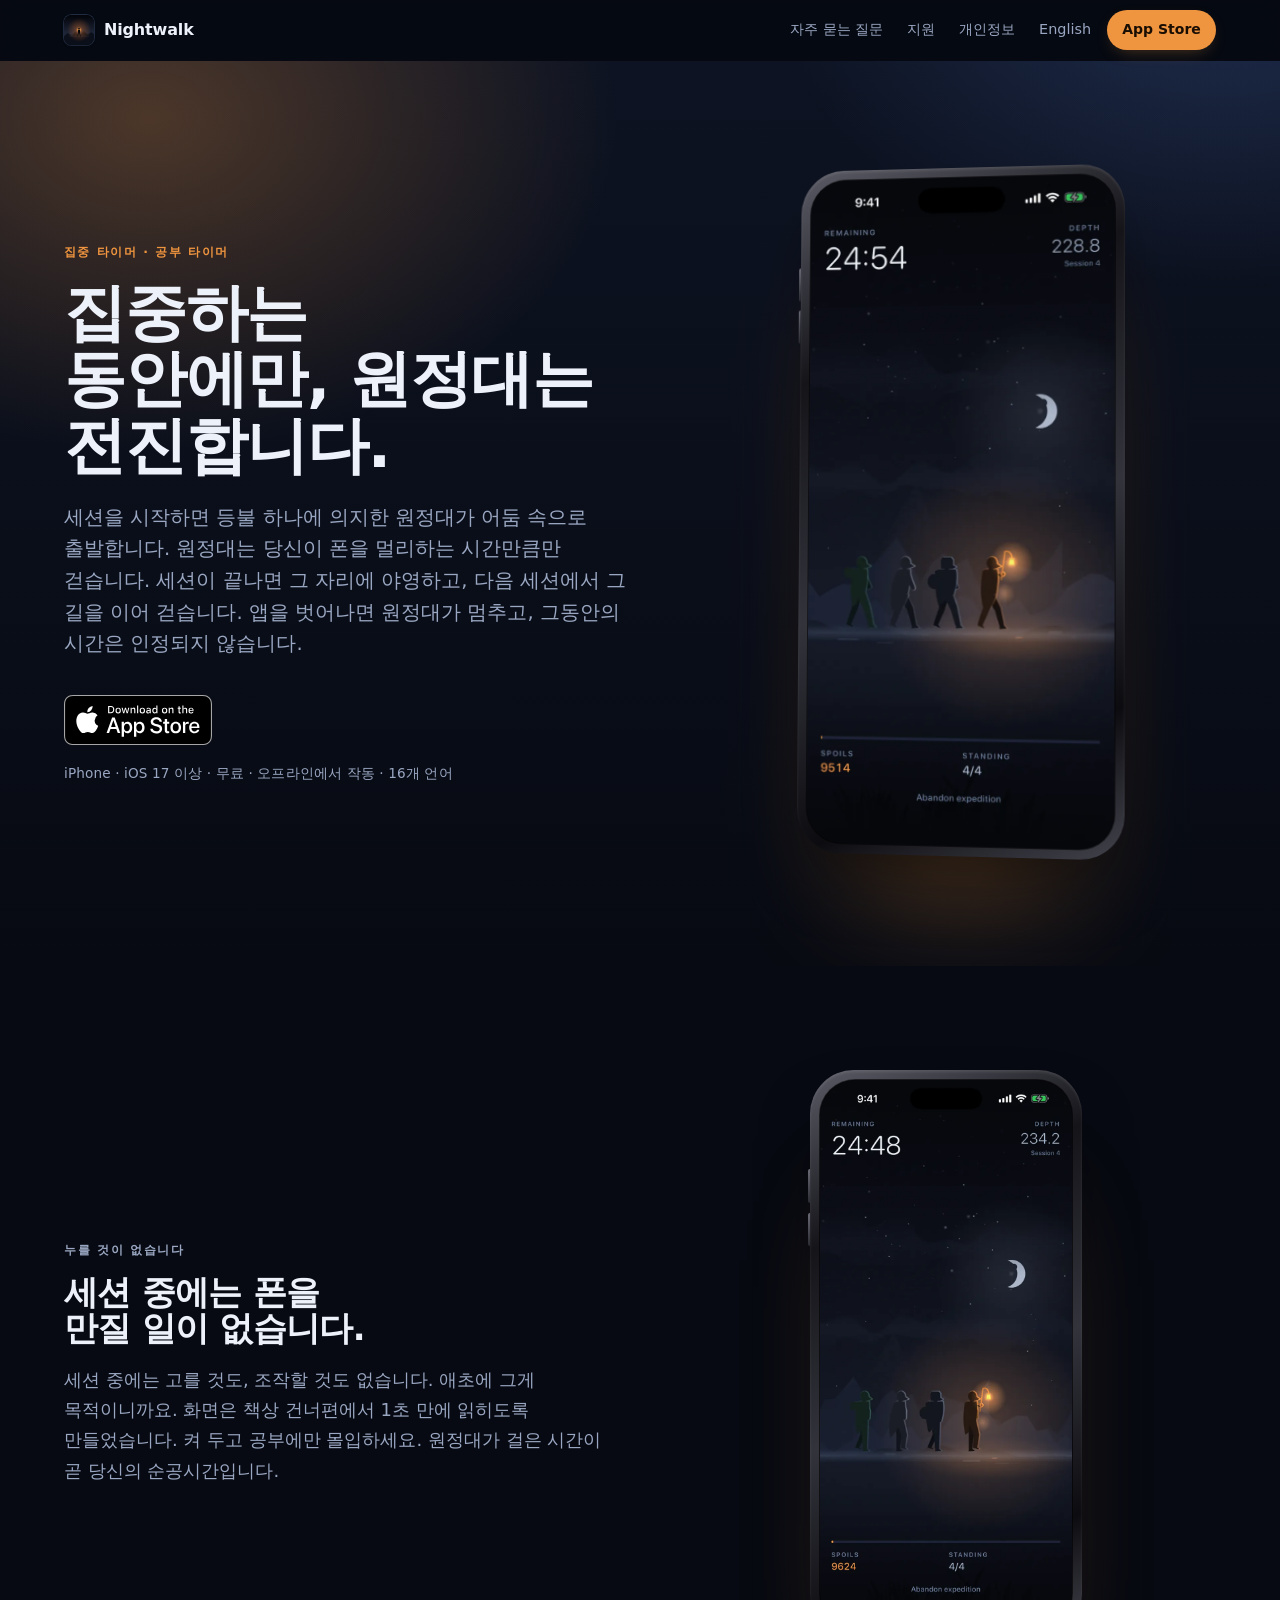
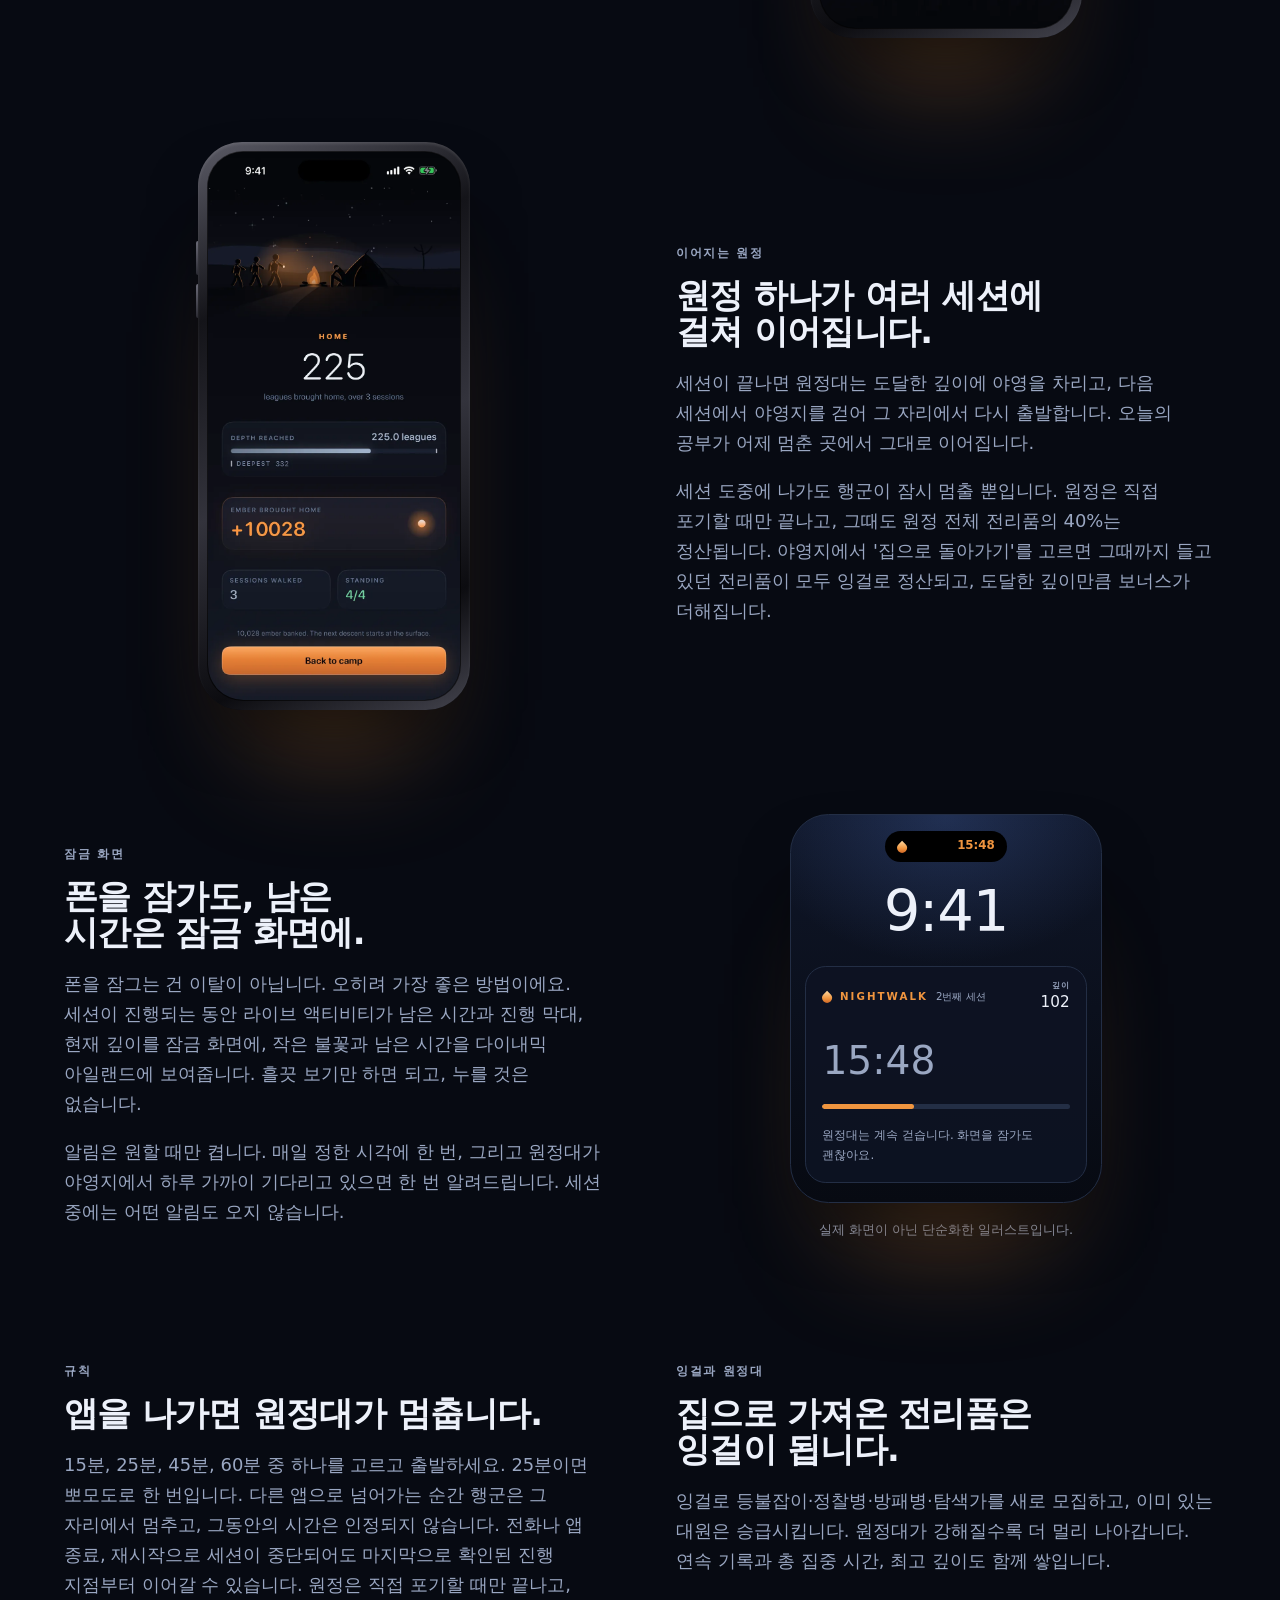
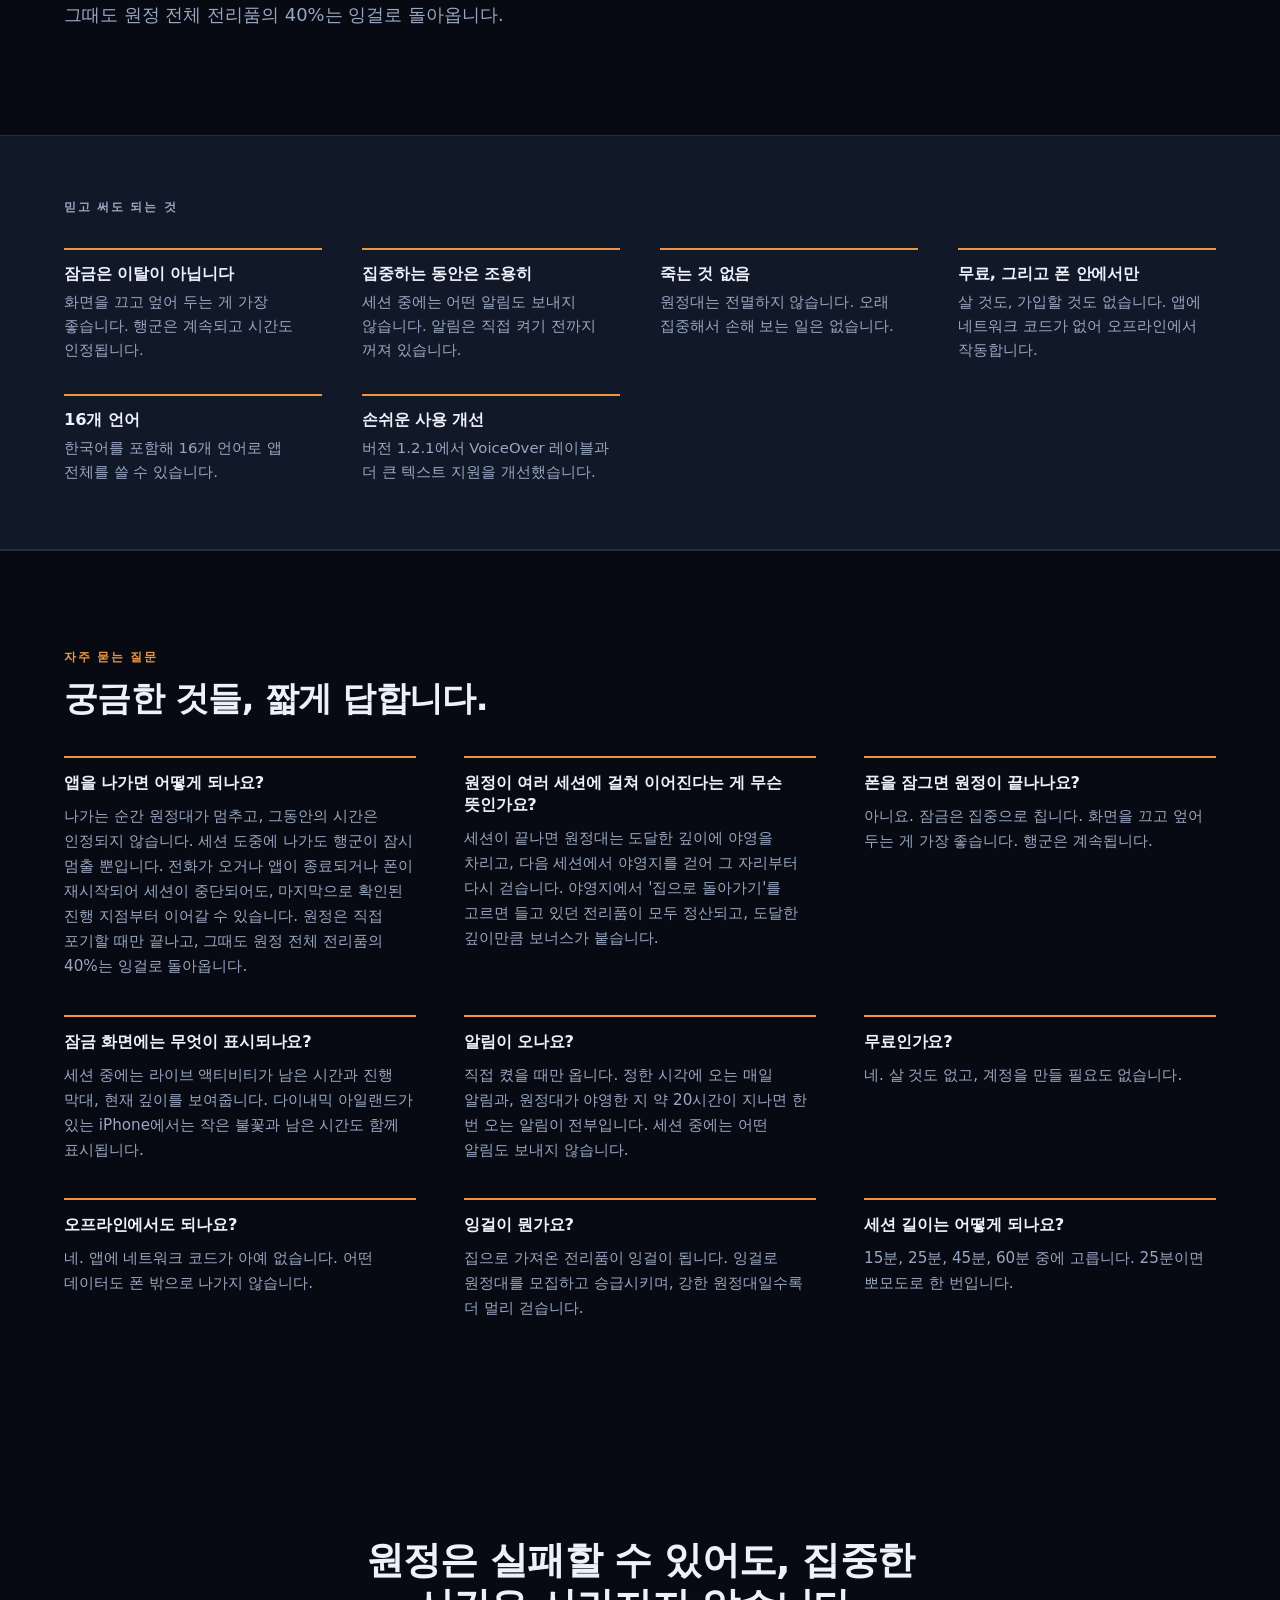
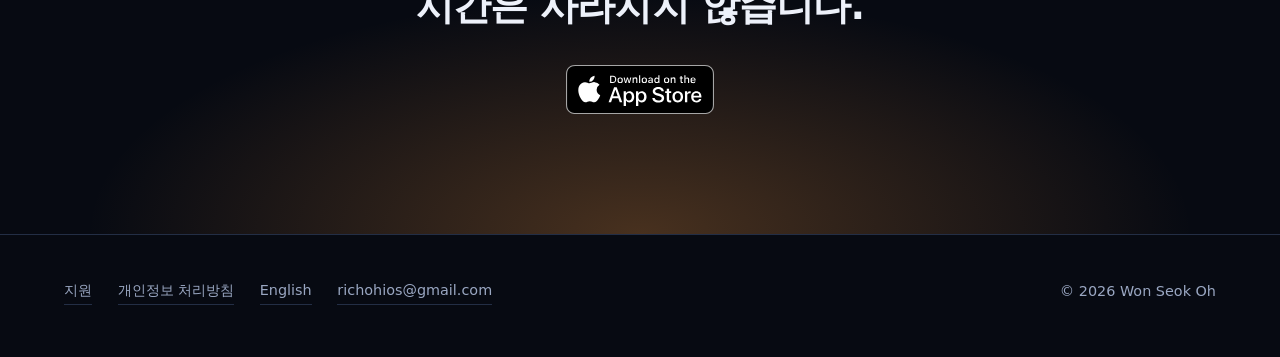
==== commit 34acc2b8: "Update marketing site to current public App Store release" ====
--- a/ko/index.html
+++ b/ko/index.html
@@ -290,7 +290,7 @@
           "name": "앱을 나가면 어떻게 되나요?",
           "acceptedAnswer": {
             "@type": "Answer",
-            "text": "나가는 순간 원정대가 멈춥니다. 15초 안에 돌아오면 다시 걷습니다. 그보다 오래 비우면 그동안 이어 온 세션까지 포함해 원정 전체를 잃고, 들고 있던 전리품의 40%만 잉걸로 돌아옵니다."
+            "text": "나가는 순간 원정대가 멈추고, 그동안의 시간은 인정되지 않습니다. 세션 도중에 나가도 행군이 잠시 멈출 뿐입니다. 전화가 오거나 앱이 종료되거나 폰이 재시작되어 세션이 중단되어도, 마지막으로 확인된 진행 지점부터 이어갈 수 있습니다. 원정은 직접 포기할 때만 끝나고, 그때도 원정 전체 전리품의 40%는 잉걸로 돌아옵니다."
           }
         },
         {
@@ -379,7 +379,7 @@
     <div>
       <p class="kicker">집중 타이머 · 공부 타이머</p>
       <h1>집중하는 동안에만, 원정대는 전진합니다.</h1>
-      <p class="lede">세션을 시작하면 등불 하나에 의지한 원정대가 어둠 속으로 출발합니다. 원정대는 당신이 폰을 멀리하는 시간만큼만 걷습니다. 세션이 끝나면 그 자리에 야영하고, 다음 세션에서 그 길을 이어 걷습니다. 앱을 나가 15초 넘게 돌아오지 않으면 원정 전체를 잃습니다.</p>
+      <p class="lede">세션을 시작하면 등불 하나에 의지한 원정대가 어둠 속으로 출발합니다. 원정대는 당신이 폰을 멀리하는 시간만큼만 걷습니다. 세션이 끝나면 그 자리에 야영하고, 다음 세션에서 그 길을 이어 걷습니다. 앱을 벗어나면 원정대가 멈추고, 그동안의 시간은 인정되지 않습니다.</p>
       <div class="cta-row"><a class="badge" href="https://apps.apple.com/app/id6801521235"><img src="../assets/img/app-store-badge.svg" width="160" height="53" alt="App Store에서 다운로드"></a></div>
       <p class="meta">iPhone · iOS 17 이상 · 무료 · 오프라인에서 작동 · 16개 언어</p>
     </div>
@@ -409,7 +409,7 @@
         <div class="screen">
           <picture>
             <source srcset="../assets/img/shot-3-3-spoils.webp" type="image/webp">
-            <img src="../assets/img/shot-3-3-spoils.jpg" width="760" height="1651" loading="lazy" decoding="async" alt="세션 중인 행군 화면: 남은 시간 24:48, 모은 전리품 9,624, 남은 인원 4/4.">
+            <img src="../assets/img/shot-3-3-spoils.jpg" width="760" height="1651" loading="lazy" decoding="async" alt="세션 중인 행군 화면(영어 UI): 남은 시간 24:48, 깊이 9.2, 모은 전리품 46, 남은 인원 4/4.">
           </picture>
         </div>
       </div>
@@ -420,14 +420,14 @@
         <p class="eyebrow">이어지는 원정</p>
         <h2>원정 하나가 여러 세션에 걸쳐 이어집니다.</h2>
         <p>세션이 끝나면 원정대는 도달한 깊이에 야영을 차리고, 다음 세션에서 야영지를 걷어 그 자리에서 다시 출발합니다. 오늘의 공부가 어제 멈춘 곳에서 그대로 이어집니다.</p>
-        <p>그만큼 걸린 것도 커집니다. 어느 세션에서든 도중에 앱을 나가면 그 세션 하나가 아니라 원정 전체를 잃습니다. 야영지에서 '집으로 돌아가기'를 고르면 그때까지 들고 있던 전리품이 모두 잉걸로 정산되고, 도달한 깊이만큼 보너스가 더해집니다.</p>
+        <p>세션 도중에 나가도 행군이 잠시 멈출 뿐입니다. 원정은 직접 포기할 때만 끝나고, 그때도 원정 전체 전리품의 40%는 정산됩니다. 야영지에서 '집으로 돌아가기'를 고르면 그때까지 들고 있던 전리품이 모두 잉걸로 정산되고, 도달한 깊이만큼 보너스가 더해집니다.</p>
       </div>
       <div class="feature-art">
         <div class="device">
         <div class="screen">
           <picture>
-            <source srcset="../assets/img/shot-1-1-camp.webp" type="image/webp">
-            <img src="../assets/img/shot-1-1-camp.jpg" width="760" height="1651" loading="lazy" decoding="async" alt="세션 사이의 야영지 화면(영어 UI): 세션 3번으로 225 리그 깊이에 도달, 걸린 전리품 9,538, 야영지 걷기와 집으로 돌아가기 버튼.">
+            <source srcset="../assets/img/shot-4-4-summary.webp" type="image/webp">
+            <img src="../assets/img/shot-4-4-summary.jpg" width="760" height="1651" loading="lazy" decoding="async" alt="귀환 후 화면(영어 UI): 세션 3번에 걸쳐 225 리그를 가져왔고, 최고 깊이 332, 가져온 잉걸 +10,028, 남은 인원 4/4.">
           </picture>
         </div>
       </div>
@@ -460,7 +460,7 @@
       <div class="feature-copy">
         <p class="eyebrow">규칙</p>
         <h2>앱을 나가면 원정대가 멈춥니다.</h2>
-        <p>15분, 25분, 45분, 60분 중 하나를 고르고 출발하세요. 25분이면 뽀모도로 한 번입니다. 다른 앱으로 넘어가는 순간 행군은 그 자리에서 멈춥니다. 15초 안에 돌아오면 다시 걷고, 그보다 오래 자리를 비우면 지금까지 이어 온 원정 전체가 끝납니다. 그래도 들고 있던 전리품의 40%는 잉걸로 돌아옵니다.</p>
+        <p>15분, 25분, 45분, 60분 중 하나를 고르고 출발하세요. 25분이면 뽀모도로 한 번입니다. 다른 앱으로 넘어가는 순간 행군은 그 자리에서 멈추고, 그동안의 시간은 인정되지 않습니다. 전화나 앱 종료, 재시작으로 세션이 중단되어도 마지막으로 확인된 진행 지점부터 이어갈 수 있습니다. 원정은 직접 포기할 때만 끝나고, 그때도 원정 전체 전리품의 40%는 잉걸로 돌아옵니다.</p>
       </div>
       <div class="feature-copy">
         <p class="eyebrow">잉걸과 원정대</p>
@@ -480,6 +480,7 @@
       <div class="reveal"><h3>죽는 것 없음</h3><p>원정대는 전멸하지 않습니다. 오래 집중해서 손해 보는 일은 없습니다.</p></div>
       <div class="reveal"><h3>무료, 그리고 폰 안에서만</h3><p>살 것도, 가입할 것도 없습니다. 앱에 네트워크 코드가 없어 오프라인에서 작동합니다.</p></div>
       <div class="reveal"><h3>16개 언어</h3><p>한국어를 포함해 16개 언어로 앱 전체를 쓸 수 있습니다.</p></div>
+      <div class="reveal"><h3>손쉬운 사용 개선</h3><p>버전 1.2.1에서 VoiceOver 레이블과 더 큰 텍스트 지원을 개선했습니다.</p></div>
     </div>
   </div>
 </section>
@@ -489,7 +490,7 @@
     <p class="eyebrow">자주 묻는 질문</p>
     <h2>궁금한 것들, 짧게 답합니다.</h2>
     <dl>
-      <div class="reveal"><dt>앱을 나가면 어떻게 되나요?</dt><dd>나가는 순간 원정대가 멈춥니다. 15초 안에 돌아오면 다시 걷습니다. 그보다 오래 비우면 그동안 이어 온 세션까지 포함해 원정 전체를 잃고, 들고 있던 전리품의 40%만 잉걸로 돌아옵니다.</dd></div>
+      <div class="reveal"><dt>앱을 나가면 어떻게 되나요?</dt><dd>나가는 순간 원정대가 멈추고, 그동안의 시간은 인정되지 않습니다. 세션 도중에 나가도 행군이 잠시 멈출 뿐입니다. 전화가 오거나 앱이 종료되거나 폰이 재시작되어 세션이 중단되어도, 마지막으로 확인된 진행 지점부터 이어갈 수 있습니다. 원정은 직접 포기할 때만 끝나고, 그때도 원정 전체 전리품의 40%는 잉걸로 돌아옵니다.</dd></div>
       <div class="reveal"><dt>원정이 여러 세션에 걸쳐 이어진다는 게 무슨 뜻인가요?</dt><dd>세션이 끝나면 원정대는 도달한 깊이에 야영을 차리고, 다음 세션에서 야영지를 걷어 그 자리부터 다시 걷습니다. 야영지에서 '집으로 돌아가기'를 고르면 들고 있던 전리품이 모두 정산되고, 도달한 깊이만큼 보너스가 붙습니다.</dd></div>
       <div class="reveal"><dt>폰을 잠그면 원정이 끝나나요?</dt><dd>아니요. 잠금은 집중으로 칩니다. 화면을 끄고 엎어 두는 게 가장 좋습니다. 행군은 계속됩니다.</dd></div>
       <div class="reveal"><dt>잠금 화면에는 무엇이 표시되나요?</dt><dd>세션 중에는 라이브 액티비티가 남은 시간과 진행 막대, 현재 깊이를 보여줍니다. 다이내믹 아일랜드가 있는 iPhone에서는 작은 불꽃과 남은 시간도 함께 표시됩니다.</dd></div>
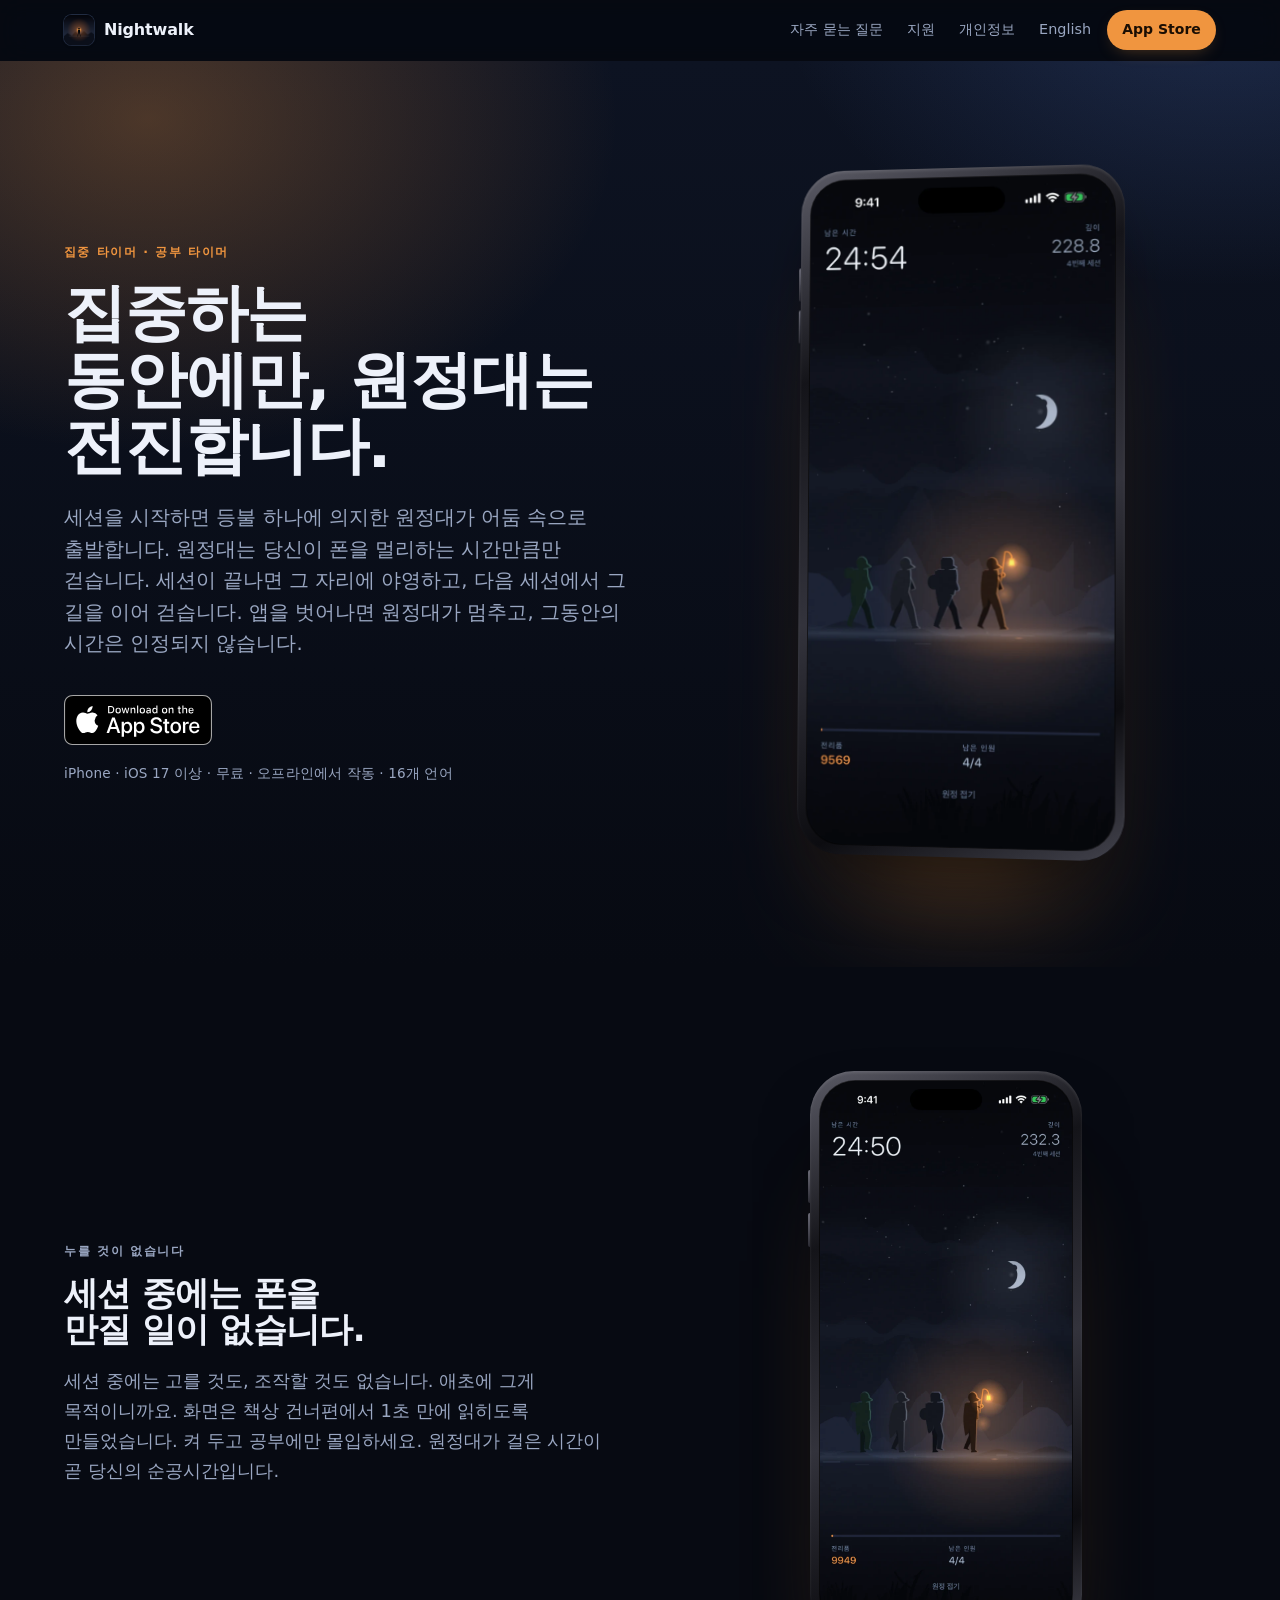
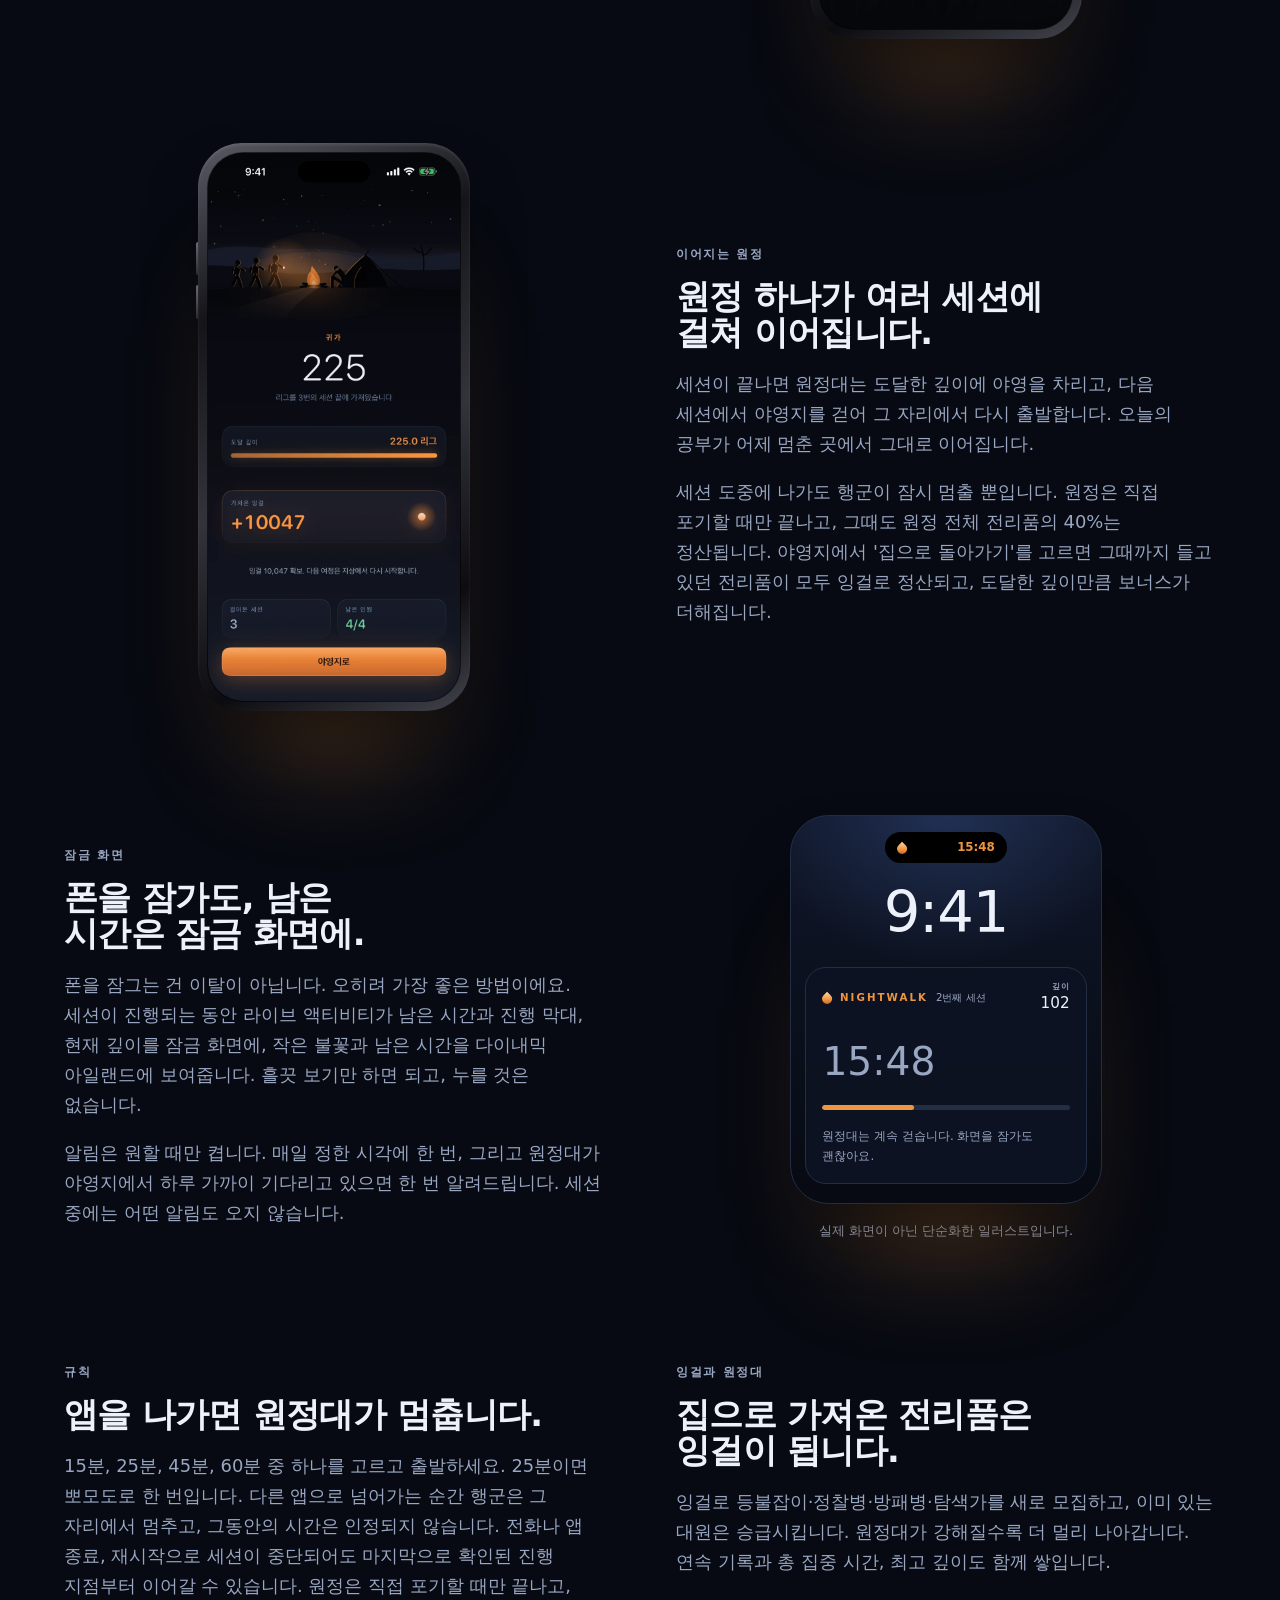
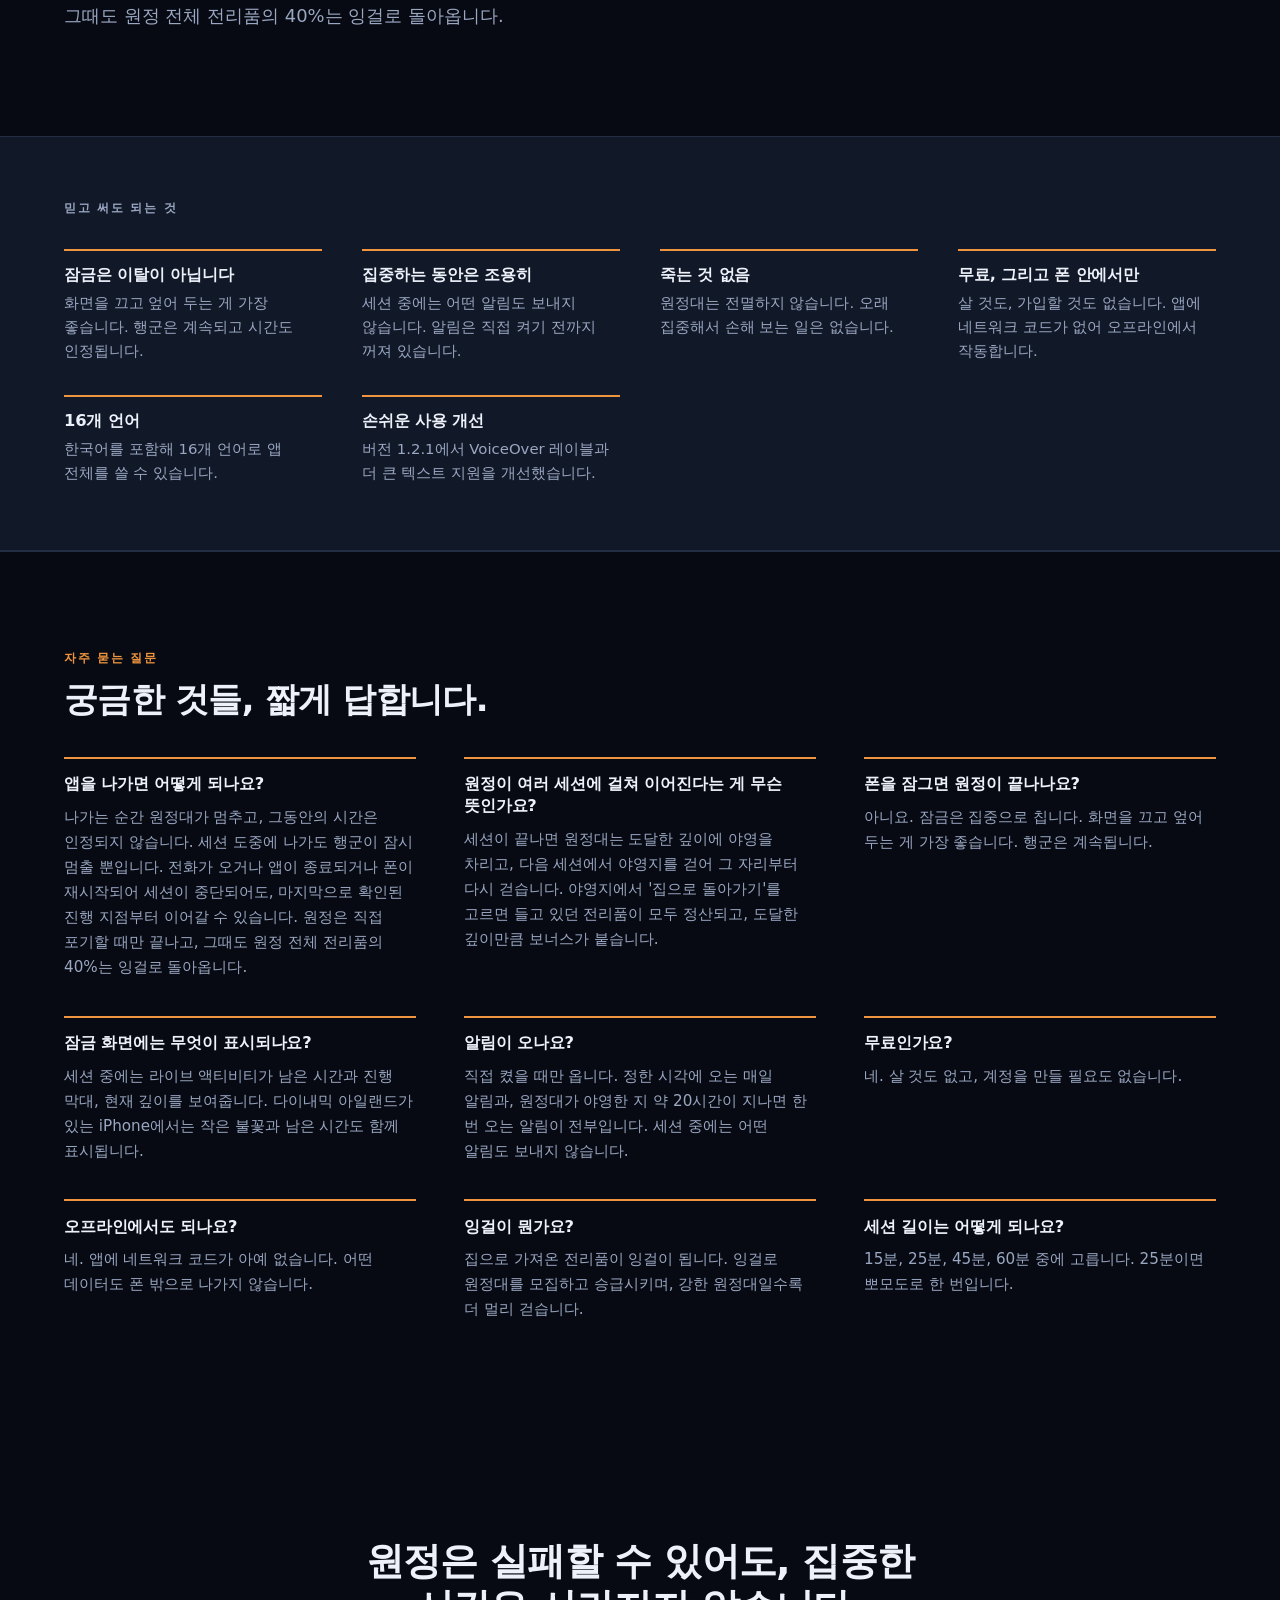
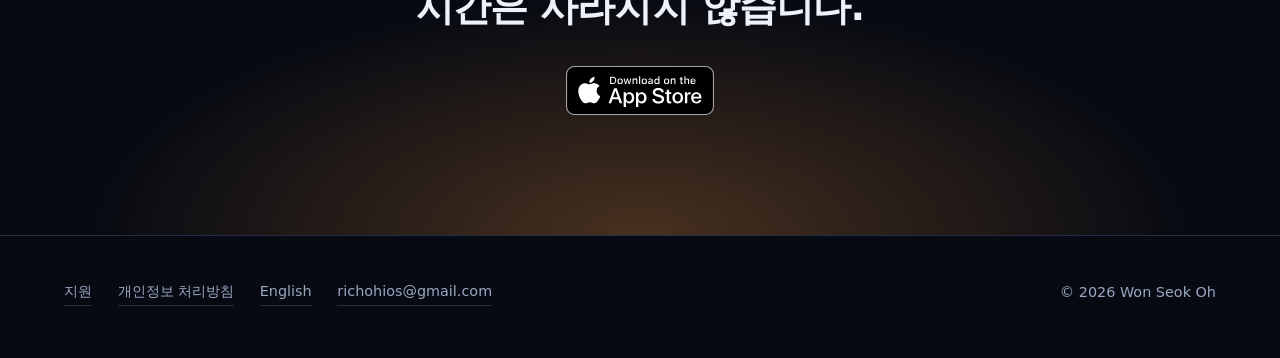
==== commit a85695d0: "Replace marketing screenshots with current release captures" ====
--- a/ko/index.html
+++ b/ko/index.html
@@ -270,6 +270,11 @@
       "url": "https://apps.apple.com/app/id6801521235",
       "downloadUrl": "https://apps.apple.com/app/id6801521235",
       "image": "https://richoh86.github.io/nightwalk-site/assets/img/icon-512.png",
+      "screenshot": [
+        "https://richoh86.github.io/nightwalk-site/assets/release-1.2.1/ko-march.webp",
+        "https://richoh86.github.io/nightwalk-site/assets/release-1.2.1/ko-camp.webp",
+        "https://richoh86.github.io/nightwalk-site/assets/release-1.2.1/ko-summary.webp"
+      ],
       "author": {
         "@type": "Person",
         "name": "Won Seok Oh"
@@ -386,10 +391,8 @@
     <div class="hero-art">
       <div class="device">
         <div class="screen">
-          <picture>
-            <source srcset="../assets/img/shot-2-2-march.webp" type="image/webp">
-            <img src="../assets/img/shot-2-2-march.jpg" width="760" height="1651" fetchpriority="high" decoding="async" alt="세션 중인 Nightwalk 화면: 달빛 아래 골짜기를 걷는 4인 원정대, 남은 시간 24분.">
-          </picture>
+          <img src="../assets/release-1.2.1/ko-march.webp" width="760" height="1652" fetchpriority="high" decoding="async" alt="세션 중인 Nightwalk 화면: 초승달 아래 등불을 든 4인 원정대가 걷고, 남은 시간 24:54, 4번째 세션 깊이 228.8, 전리품 9569, 남은 인원 4/4.">
+
         </div>
       </div>
     </div>
@@ -407,10 +410,8 @@
       <div class="feature-art">
         <div class="device">
         <div class="screen">
-          <picture>
-            <source srcset="../assets/img/shot-3-3-spoils.webp" type="image/webp">
-            <img src="../assets/img/shot-3-3-spoils.jpg" width="760" height="1651" loading="lazy" decoding="async" alt="세션 중인 행군 화면(영어 UI): 남은 시간 24:48, 깊이 9.2, 모은 전리품 46, 남은 인원 4/4.">
-          </picture>
+          <img src="../assets/release-1.2.1/ko-spoils.webp" width="760" height="1652" loading="lazy" decoding="async" alt="몇 초 뒤의 행군 화면: 남은 시간 24:50, 4번째 세션 깊이 232.3, 전리품 9949, 남은 인원 4/4, 조작은 '원정 접기' 하나뿐.">
+
         </div>
       </div>
       </div>
@@ -425,10 +426,8 @@
       <div class="feature-art">
         <div class="device">
         <div class="screen">
-          <picture>
-            <source srcset="../assets/img/shot-4-4-summary.webp" type="image/webp">
-            <img src="../assets/img/shot-4-4-summary.jpg" width="760" height="1651" loading="lazy" decoding="async" alt="귀환 후 화면(영어 UI): 세션 3번에 걸쳐 225 리그를 가져왔고, 최고 깊이 332, 가져온 잉걸 +10,028, 남은 인원 4/4.">
-          </picture>
+          <img src="../assets/release-1.2.1/ko-summary.webp" width="760" height="1652" loading="lazy" decoding="async" alt="귀가 화면: 3번의 세션 끝에 225 리그를 가져왔고, 도달 깊이 225.0 리그, 가져온 잉걸 +10047, 걸어온 세션 3, 남은 인원 4/4, '야영지로' 버튼.">
+
         </div>
       </div>
       </div>
